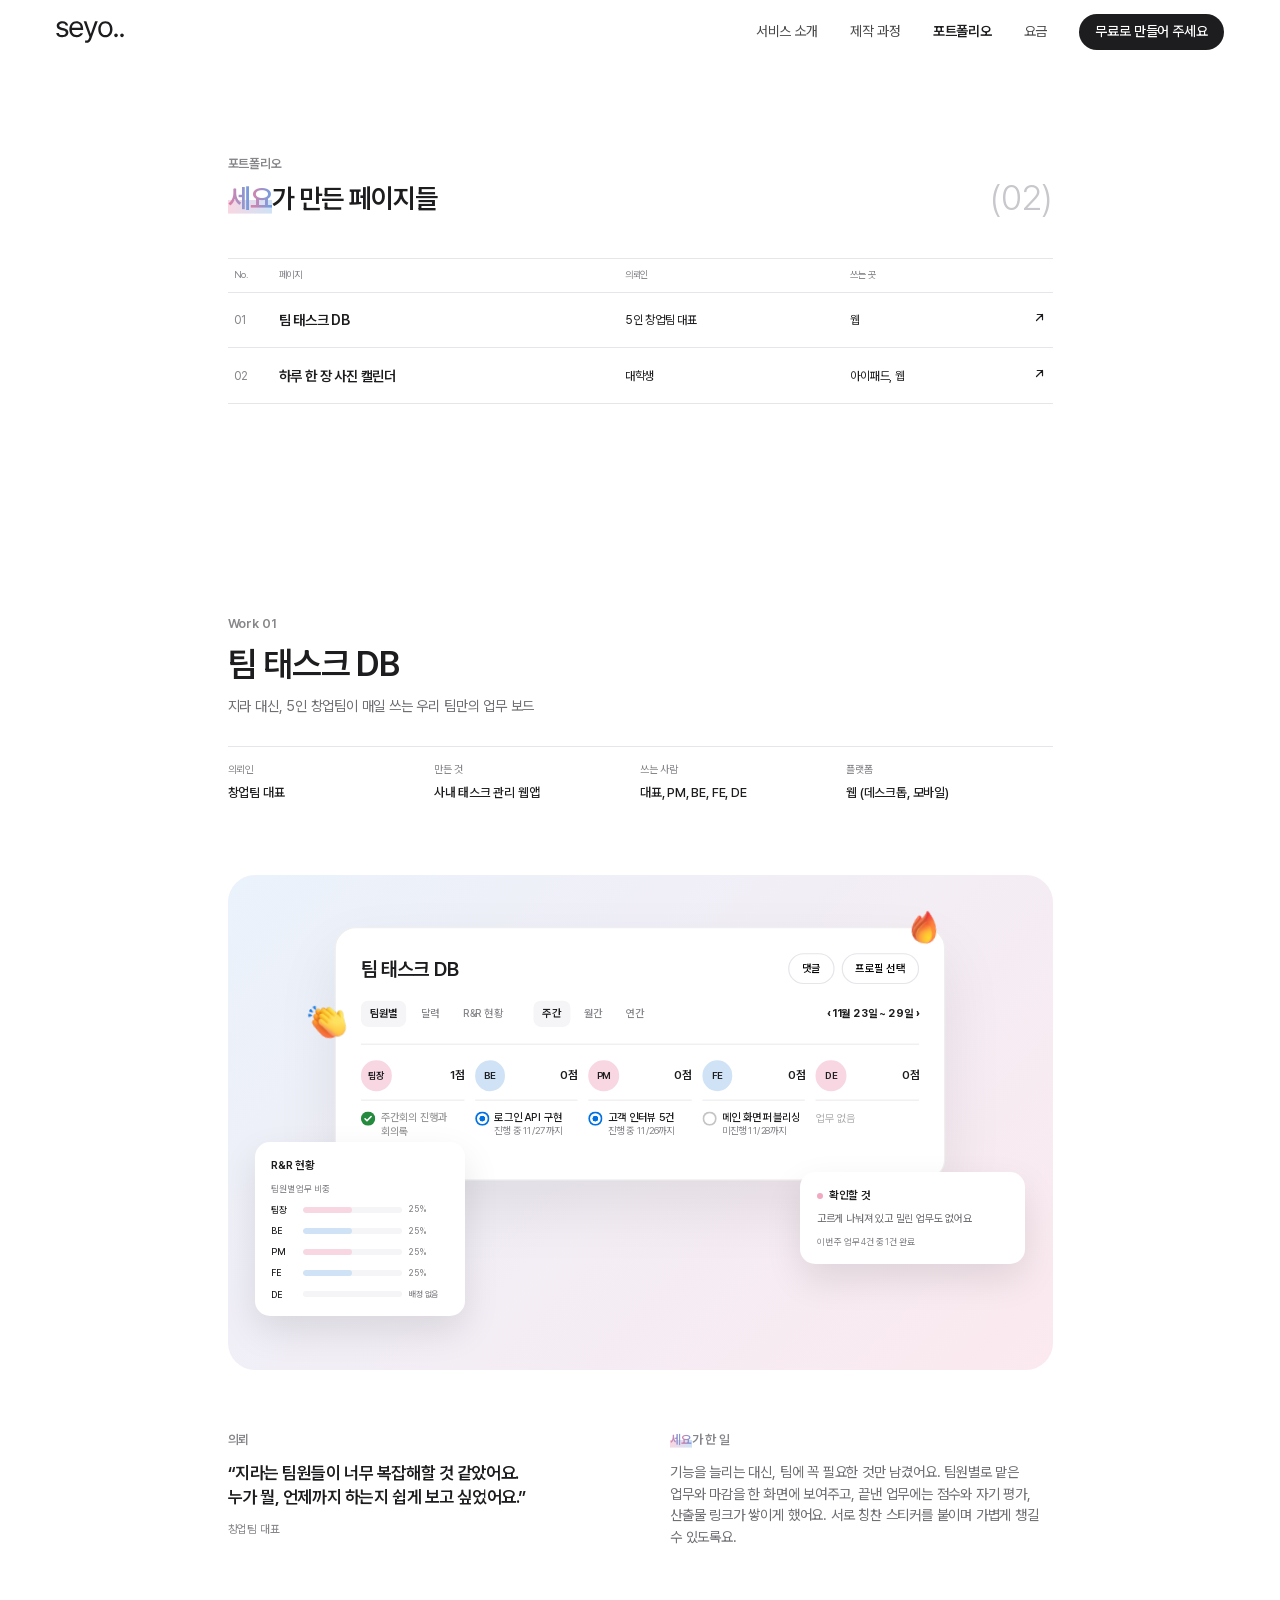
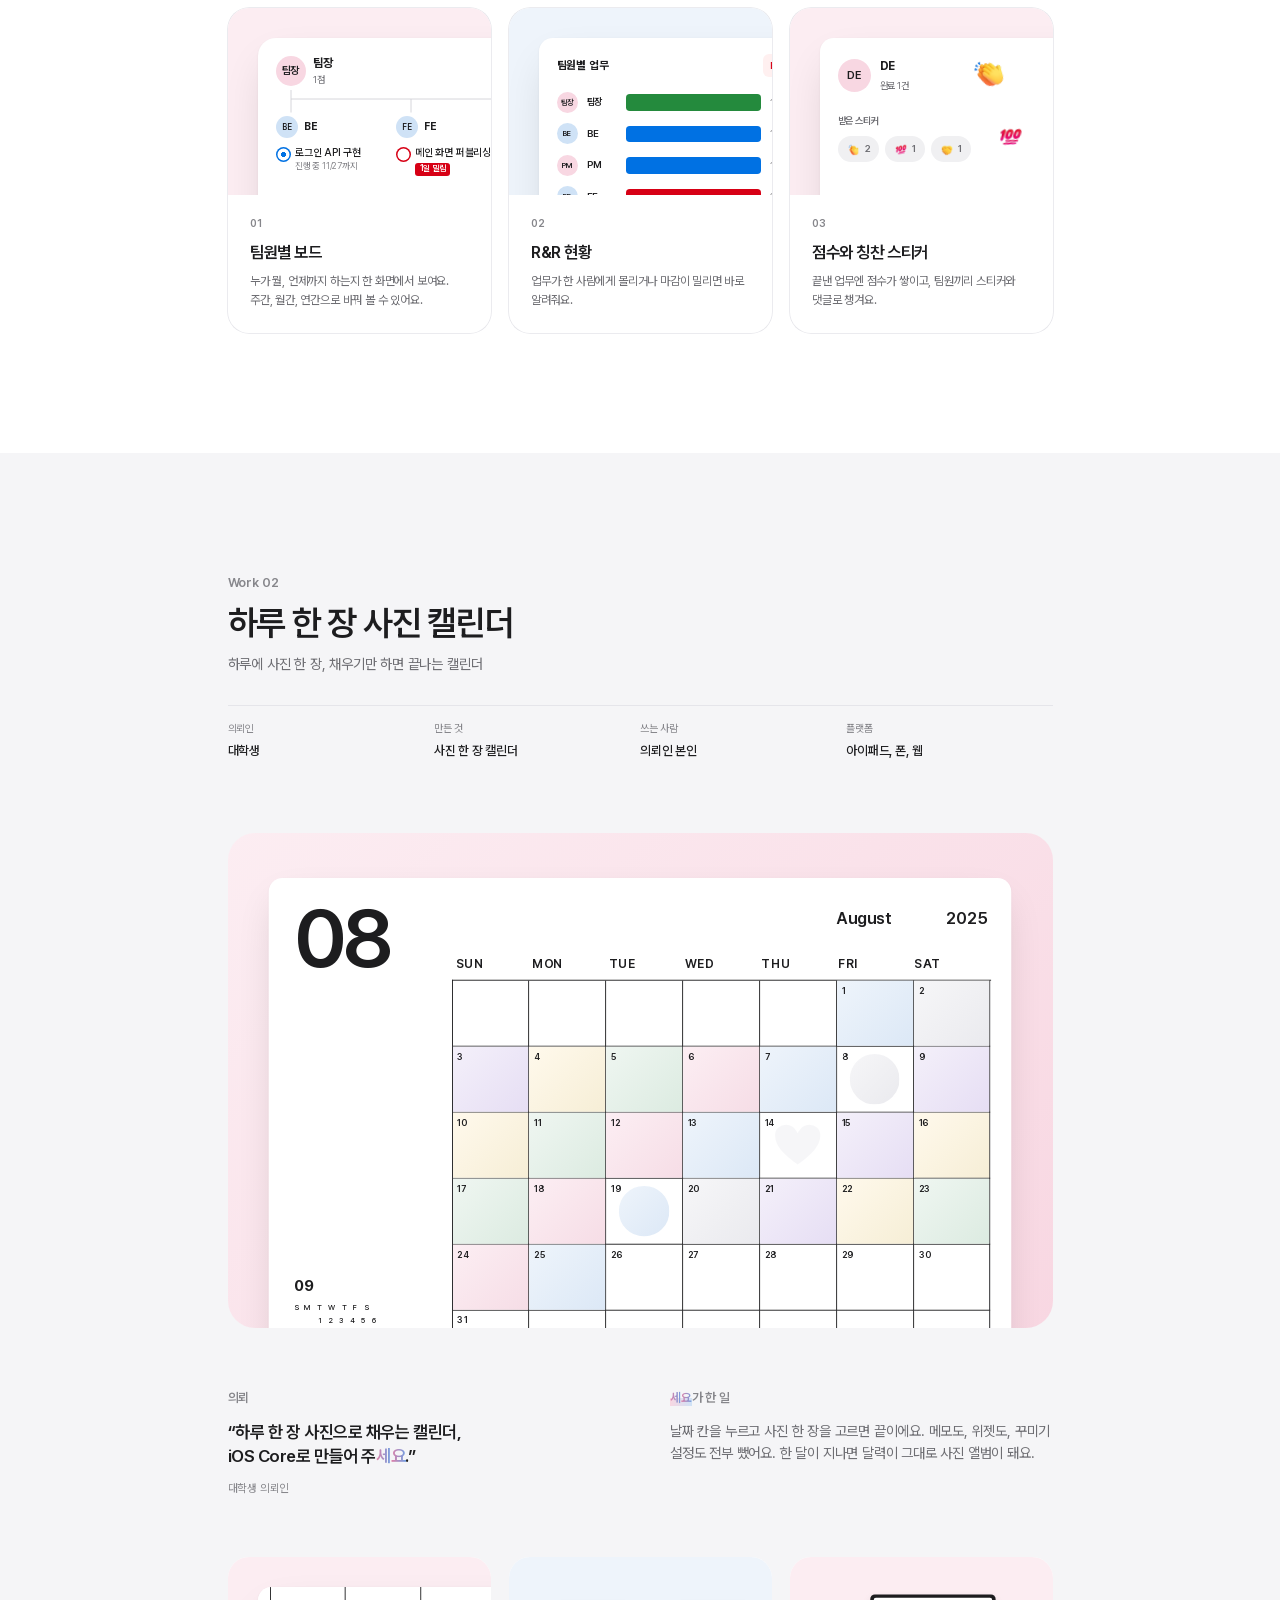
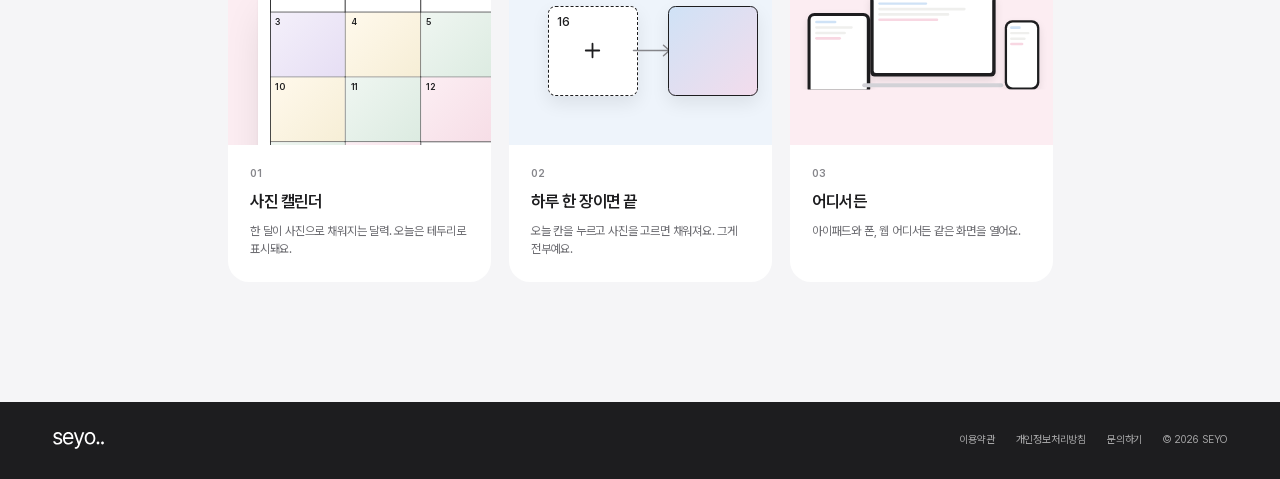
==== works.html @ f84229d4 "feat: 모든 '세요'에 글자 팝업 + 핑크↔블루 그라데이션 애니메이션 적용 - 페이지 안의 '세요'를 자동으로 감싸서 스크롤 진입 시 한 글자씩 튀어오르게 - 글자색은 핑크/블" ====
<!doctype html>
<html lang="ko">
<head>
  <meta charset="utf-8">
  <meta name="viewport" content="width=device-width, initial-scale=1">
  <title>포트폴리오 — 세요가 만든 페이지들 | seyo..</title>
  <meta name="description" content="세요가 실제로 받은 의뢰와 완성된 페이지들. 하루 한 장 사진 캘린더, 팀 태스크 DB.">
  <link rel="icon" href="assets/img/favicon.svg" type="image/svg+xml">
  <link rel="stylesheet" href="assets/css/style.css?v=7">
  <script>document.documentElement.classList.add('js')</script>
  <style>
    .fit { position: absolute; left: 50%; transform-origin: top center; }
    @media (max-width: 860px) { .stage { height: 340px; } .stage .float-card, .stage .sticker { display: none; } }
    .w2-tree svg { position: absolute; }
    .cellbox { position: absolute; width: 120px; height: 120px; border-radius: 10px; box-shadow: 0 10px 24px rgba(0,0,0,.08); }
  </style>
</head>
<body>

<header class="nav">
  <div class="nav__inner">
    <a class="nav__logo" href="index.html" aria-label="seyo.. 홈"><img src="assets/img/wordmark.svg" alt="seyo.."></a>
    <nav class="nav__links" aria-label="주요 메뉴">
      <a href="index.html#about">서비스 소개</a>
      <a href="index.html#how">제작 과정</a>
      <a href="works.html" aria-current="page">포트폴리오</a>
      <a href="index.html#pricing">요금</a>
      <a class="btn btn--sm" href="index.html#start">무료로 만들어 주세요</a>
    </nav>
  </div>
</header>

<main>
  <!-- Intro + index -->
  <section class="section" style="padding-block:120px">
    <div class="container">
      <div class="works-head">
        <div class="section-head" style="margin:0">
          <span class="eyebrow">포트폴리오</span>
          <h1 class="h2">세요가 만든 페이지들</h1>
        </div>
        <span class="works-count" aria-label="2개">(02)</span>
      </div>
      <table class="index">
        <thead><tr><th>No.</th><th>페이지</th><th>의뢰인</th><th>쓰는 곳</th><th></th></tr></thead>
        <tbody>
          <tr data-href="#work-01"><td>01</td><td><a href="#work-01">팀 태스크 DB</a></td><td>5인 창업팀 대표</td><td>웹</td><td><svg width="20" height="20" viewBox="0 0 20 20" aria-hidden="true"><path d="M6 14L14 6M7 6h7v7" fill="none" stroke="#1d1d1f" stroke-width="1.6" stroke-linecap="round" stroke-linejoin="round"/></svg></td></tr>
          <tr data-href="#work-02"><td>02</td><td><a href="#work-02">하루 한 장 사진 캘린더</a></td><td>대학생</td><td>아이패드, 웹</td><td><svg width="20" height="20" viewBox="0 0 20 20" aria-hidden="true"><path d="M6 14L14 6M7 6h7v7" fill="none" stroke="#1d1d1f" stroke-width="1.6" stroke-linecap="round" stroke-linejoin="round"/></svg></td></tr>
        </tbody>
      </table>
    </div>
  </section>

  <!-- Work 01 -->
  <section class="section" id="work-01">
    <div class="container project">
      <header class="reveal">
        <div class="project__title">
          <span class="eyebrow">Work 01</span>
          <h2 class="h1" style="font-size:clamp(30px,3.6vw,48px)">팀 태스크 DB</h2>
          <p>지라 대신, 5인 창업팀이 매일 쓰는 우리 팀만의 업무 보드</p>
        </div>
        <dl class="meta">
          <div><dt>의뢰인</dt><dd>창업팀 대표</dd></div>
          <div><dt>만든 것</dt><dd>사내 태스크 관리 웹앱</dd></div>
          <div><dt>쓰는 사람</dt><dd>대표, PM, BE, FE, DE</dd></div>
          <div><dt>플랫폼</dt><dd>웹 (데스크톱, 모바일)</dd></div>
        </dl>
      </header>

      <div class="stage stage--blue reveal">
        <div class="fit" data-fit="0.74" data-max="1.3" style="top:70px"><div data-render="board"></div></div>
        <img class="sticker" src="assets/img/clap.png" alt="" style="left:9%;top:24%;width:64px;height:64px;transform:rotate(-12deg)">
        <img class="sticker" src="assets/img/fire.png" alt="" style="left:82%;top:6%;width:56px;height:56px;transform:rotate(10deg)">
        <div class="float-card" style="left:3.3%;top:54%;width:280px">
          <h5>R&amp;R 현황</h5><small>팀원별 업무 비중</small>
          <div class="bars">
            <div class="bar-row"><span>팀장</span><i><b style="width:50%;background:var(--pink)"></b></i><em>25%</em></div>
            <div class="bar-row"><span>BE</span><i><b style="width:50%;background:var(--blue)"></b></i><em>25%</em></div>
            <div class="bar-row"><span>PM</span><i><b style="width:50%;background:var(--pink)"></b></i><em>25%</em></div>
            <div class="bar-row"><span>FE</span><i><b style="width:50%;background:var(--blue)"></b></i><em>25%</em></div>
            <div class="bar-row"><span>DE</span><i></i><em>배정 없음</em></div>
          </div>
        </div>
        <div class="float-card" style="right:3.3%;top:60%;width:300px">
          <h5><span class="dot"></span>확인할 것</h5>
          <p>고르게 나눠져 있고 밀린 업무도 없어요</p>
          <small>이번 주 업무 4건 중 1건 완료</small>
        </div>
      </div>

      <div class="brief reveal">
        <div><span class="eyebrow">의뢰</span><blockquote>“지라는 팀원들이 너무 복잡해할 것 같았어요.<br>누가 뭘, 언제까지 하는지 쉽게 보고 싶었어요.”</blockquote><cite>창업팀 대표</cite></div>
        <div><span class="eyebrow">세요가 한 일</span><p>기능을 늘리는 대신, 팀에 꼭 필요한 것만 남겼어요. 팀원별로 맡은 업무와 마감을 한 화면에 보여주고, 끝낸 업무에는 점수와 자기 평가, 산출물 링크가 쌓이게 했어요. 서로 칭찬 스티커를 붙이며 가볍게 챙길 수 있도록요.</p></div>
      </div>

      <div class="features reveal">
        <article class="feature">
          <div class="feature__visual feature__visual--pink">
            <div class="crop w2-tree tb" style="padding:0;width:420px;height:260px;border:0;box-shadow:var(--shadow-soft)">
              <div style="position:absolute;left:24px;top:22px;display:flex;gap:10px;align-items:center"><span class="av av--pink" style="width:40px;height:40px;font-size:14px">팀장</span><div><b style="font-size:16px">팀장</b><br><span style="font-size:13px;color:var(--sub)">1점</span></div></div>
              <svg width="300" height="30" viewBox="0 0 300 30" style="left:24px;top:70px" fill="none" stroke="#d2d2d7" stroke-width="1.2" aria-hidden="true"><path d="M20 0V12H300M20 12V30M180 12V30"/></svg>
              <div style="position:absolute;left:24px;top:104px;display:grid;gap:10px">
                <div style="display:flex;gap:8px;align-items:center"><span class="av av--blue" style="width:30px;height:30px">BE</span><b style="font-size:14px">BE</b></div>
                <div class="task" style="font-size:14px"><i class="mark mark--doing" style="width:20px;height:20px"></i><div>로그인 API 구현<small style="font-size:12px">진행 중  11/27까지</small></div></div>
              </div>
              <div style="position:absolute;left:184px;top:104px;display:grid;gap:10px">
                <div style="display:flex;gap:8px;align-items:center"><span class="av av--blue" style="width:30px;height:30px">FE</span><b style="font-size:14px">FE</b></div>
                <div class="task" style="font-size:14px"><i class="mark mark--late" style="width:20px;height:20px"></i><div>메인 화면 퍼블리싱<br><span class="late">1일 밀림</span></div></div>
              </div>
            </div>
          </div>
          <div class="feature__body"><span>01</span><h3>팀원별 보드</h3><p>누가 뭘, 언제까지 하는지 한 화면에서 보여요. 주간, 월간, 연간으로 바꿔 볼 수 있어요.</p></div>
        </article>
        <article class="feature">
          <div class="feature__visual feature__visual--blue">
            <div class="crop" style="padding:22px 24px">
              <div style="display:flex;justify-content:space-between;align-items:center"><b style="font-size:15px">팀원별 업무</b><span style="padding:6px 10px;border-radius:8px;background:#fff0f0;color:#d70015;font-size:12px;font-weight:600">FE 밀린 업무 1건</span></div>
              <div style="display:grid;gap:14px;margin-top:20px">
                <div style="display:grid;grid-template-columns:28px 40px 180px auto;gap:12px;align-items:center;font-size:13px;font-weight:600"><span class="av av--pink" style="width:28px;height:28px;font-size:10px">팀장</span>팀장<i style="height:22px;border-radius:5px;background:#248a3d"></i><em style="font-style:normal;font-weight:400;color:var(--sub);font-size:12px">1건</em></div>
                <div style="display:grid;grid-template-columns:28px 40px 180px auto;gap:12px;align-items:center;font-size:13px;font-weight:600"><span class="av av--blue" style="width:28px;height:28px;font-size:10px">BE</span>BE<i style="height:22px;border-radius:5px;background:#0071e3"></i><em style="font-style:normal;font-weight:400;color:var(--sub);font-size:12px">1건</em></div>
                <div style="display:grid;grid-template-columns:28px 40px 180px auto;gap:12px;align-items:center;font-size:13px;font-weight:600"><span class="av av--pink" style="width:28px;height:28px;font-size:10px">PM</span>PM<i style="height:22px;border-radius:5px;background:#0071e3"></i><em style="font-style:normal;font-weight:400;color:var(--sub);font-size:12px">1건</em></div>
                <div style="display:grid;grid-template-columns:28px 40px 180px auto;gap:12px;align-items:center;font-size:13px;font-weight:600"><span class="av av--blue" style="width:28px;height:28px;font-size:10px">FE</span>FE<i style="height:22px;border-radius:5px;background:#d70015"></i><em style="font-style:normal;font-weight:400;color:var(--sub);font-size:12px">1건</em></div>
              </div>
            </div>
          </div>
          <div class="feature__body"><span>02</span><h3>R&amp;R 현황</h3><p>업무가 한 사람에게 몰리거나 마감이 밀리면 바로 알려줘요.</p></div>
        </article>
        <article class="feature">
          <div class="feature__visual feature__visual--pink">
            <div class="crop" style="padding:24px">
              <div style="display:flex;align-items:center;gap:12px"><span class="av av--pink" style="width:44px;height:44px;font-size:15px">DE</span><div><b style="font-size:16px">DE</b><br><span style="font-size:13px;color:var(--sub)">완료 1건</span></div>
                <b style="margin-left:auto;margin-right:40px;font-size:38px;letter-spacing:-.02em;line-height:1">1<small style="font-size:16px">점</small></b></div>
              <p style="margin-top:26px;font-size:13px;font-weight:600;color:var(--sub)">받은 스티커</p>
              <div style="display:flex;gap:8px;margin-top:10px">
                <span style="display:inline-flex;align-items:center;gap:6px;padding:7px 12px;border-radius:999px;background:#f0f0f2;font-size:13px;font-weight:600;color:var(--sub)"><img src="assets/img/clap.png" alt="수고했어요" width="18" height="18">2</span>
                <span style="display:inline-flex;align-items:center;gap:6px;padding:7px 12px;border-radius:999px;background:#f0f0f2;font-size:13px;font-weight:600;color:var(--sub)"><img src="assets/img/hundred.png" alt="완벽해요" width="18" height="18">1</span>
                <span style="display:inline-flex;align-items:center;gap:6px;padding:7px 12px;border-radius:999px;background:#f0f0f2;font-size:13px;font-weight:600;color:var(--sub)"><img src="assets/img/handshake.png" alt="협업 최고" width="18" height="18">1</span>
              </div>
              <img class="sticker" src="assets/img/clap.png" alt="" style="left:200px;top:20px;width:48px;height:48px;transform:rotate(-14deg)">
              <img class="sticker" src="assets/img/hundred.png" alt="" style="left:236px;top:112px;width:36px;height:36px;transform:rotate(10deg)">
            </div>
          </div>
          <div class="feature__body"><span>03</span><h3>점수와 칭찬 스티커</h3><p>끝낸 업무엔 점수가 쌓이고, 팀원끼리 스티커와 댓글로 챙겨요.</p></div>
        </article>
      </div>
    </div>
  </section>
  <!-- Work 02 -->
  <section class="section section--gray" id="work-02">
    <div class="container project">
      <header class="reveal">
        <div class="project__title">
          <span class="eyebrow">Work 02</span>
          <h2 class="h1" style="font-size:clamp(30px,3.6vw,48px)">하루 한 장 사진 캘린더</h2>
          <p>하루에 사진 한 장, 채우기만 하면 끝나는 캘린더</p>
        </div>
        <dl class="meta">
          <div><dt>의뢰인</dt><dd>대학생</dd></div>
          <div><dt>만든 것</dt><dd>사진 한 장 캘린더</dd></div>
          <div><dt>쓰는 사람</dt><dd>의뢰인 본인</dd></div>
          <div><dt>플랫폼</dt><dd>아이패드, 폰, 웹</dd></div>
        </dl>
      </header>

      <div class="stage stage--pink reveal">
        <div class="fit" data-fit="0.9" style="top:60px"><div data-render="calendar" style="box-shadow:var(--shadow-soft);border-radius:20px"></div></div>
      </div>

      <div class="brief reveal">
        <div><span class="eyebrow">의뢰</span><blockquote>“하루 한 장 사진으로 채우는 캘린더,<br>iOS Core로 만들어 주세요.”</blockquote><cite>대학생 의뢰인</cite></div>
        <div><span class="eyebrow">세요가 한 일</span><p>날짜 칸을 누르고 사진 한 장을 고르면 끝이에요. 메모도, 위젯도, 꾸미기 설정도 전부 뺐어요. 한 달이 지나면 달력이 그대로 사진 앨범이 돼요.</p></div>
      </div>

      <div class="features reveal">
        <article class="feature">
          <div class="feature__visual feature__visual--pink">
            <div class="crop"><div style="position:absolute;left:-223px;top:-187px;transform:scale(.9);transform-origin:top left"><div data-render="calendar"></div></div></div>
          </div>
          <div class="feature__body"><span>01</span><h3>사진 캘린더</h3><p>한 달이 사진으로 채워지는 달력. 오늘은 테두리로 표시돼요.</p></div>
        </article>
        <article class="feature">
          <div class="feature__visual feature__visual--blue">
            <div class="cellbox" style="left:52px;top:65px;background:#fff;outline:2px dashed #1d1d1f;outline-offset:-2px">
              <span style="position:absolute;left:12px;top:8px;font-weight:500">16</span>
              <svg width="28" height="28" viewBox="0 0 28 28" style="position:absolute;left:46px;top:46px" aria-hidden="true"><path d="M14 5v18M5 14h18" stroke="#1d1d1f" stroke-width="2.4" stroke-linecap="round"/></svg>
            </div>
            <svg width="56" height="20" viewBox="0 0 56 20" style="position:absolute;left:164px;top:115px" aria-hidden="true"><path d="M2 10h48M42 3l8 7-8 7" fill="none" stroke="#86868b" stroke-width="2" stroke-linecap="round" stroke-linejoin="round"/></svg>
            <div class="cellbox" style="left:212px;top:65px;background:linear-gradient(135deg,#cfe2f6,#f3dcec);outline:2px solid #1d1d1f;outline-offset:-2px"></div>
          </div>
          <div class="feature__body"><span>02</span><h3>하루 한 장이면 끝</h3><p>오늘 칸을 누르고 사진을 고르면 채워져요. 그게 전부예요.</p></div>
        </article>
        <article class="feature">
          <div class="feature__visual feature__visual--pink">
            <div style="position:absolute;left:-18px;top:30px;width:1100px;transform:scale(.38);transform-origin:top left">
              <div class="devices" style="background:transparent">
                <div class="device device--ipad"><div class="device__screen"><b></b><b></b><b></b><b></b></div></div>
                <div class="device device--laptop"><div class="device__screen"><b></b><b></b><b></b><b></b></div></div>
                <div class="laptop-base"></div>
                <div class="device device--phone"><div class="device__screen"><b></b><b></b><b></b><b></b></div></div>
              </div>
            </div>
          </div>
          <div class="feature__body"><span>03</span><h3>어디서든</h3><p>아이패드와 폰, 웹 어디서든 같은 화면을 열어요.</p></div>
        </article>
      </div>
    </div>
  </section>

</main>

<footer class="footer">
  <div class="footer__inner">
    <img src="assets/img/wordmark-white.svg" alt="seyo..">
    <nav aria-label="푸터"><a href="#">이용약관</a><a href="#">개인정보처리방침</a><a href="mailto:">문의하기</a><span>© 2026 SEYO</span></nav>
  </div>
</footer>

<script src="assets/js/main.js?v=7"></script>
</body>
</html>
---- assets/css/style.css ----
/* seyo.. landing — tokens follow the Figma file "SEYO Landing — MVP" */
@font-face {
  font-family: "Pretendard Variable";
  src: url("../fonts/PretendardVariable.woff2") format("woff2-variations"), url("../fonts/PretendardVariable.woff2") format("woff2");
  font-weight: 45 920;
  font-style: normal;
  font-display: swap;
}

:root {
  --ink: #1d1d1f;
  --ink-2: #424245;
  --sub: #6e6e73;
  --mute: #86868b;
  --hint: #aeaeb2;
  --line: #e5e5ea;
  --gray: #f5f5f7;
  --white: #ffffff;
  --pink: #f8d7e2;
  --pink-soft: #fcedf2;
  --blue: #cfe2f6;
  --blue-soft: #eef4fb;
  --container: 1100px;
  --radius-lg: 32px;
  --radius-md: 20px;
  --shadow-soft: 0 1px 3px rgba(0, 0, 0, 0.06), 0 24px 60px -16px rgba(0, 0, 0, 0.16);
  --font: "Pretendard Variable", Pretendard, -apple-system, BlinkMacSystemFont, "Apple SD Gothic Neo", "Noto Sans KR", sans-serif;
}

* { box-sizing: border-box; }
html, body { margin: 0; overflow-x: clip; }
body {
  font-family: var(--font);
  color: var(--ink);
  background: var(--white);
  font-size: 17px;
  line-height: 1.52;
  letter-spacing: -0.015em;
  -webkit-font-smoothing: antialiased;
  word-break: keep-all;
}
img { display: block; max-width: 100%; }
a { color: inherit; text-decoration: none; }
h1, h2, h3, p { margin: 0; }
button { font: inherit; }
:focus-visible { outline: 2px solid var(--ink); outline-offset: 3px; border-radius: 8px; }

.container { width: min(var(--container), calc(100% - 48px)); margin-inline: auto; }
.section { padding-block: 160px; }
.section--gray { background: var(--gray); }

/* type */
.eyebrow { font-size: 17px; font-weight: 600; color: var(--mute); letter-spacing: -0.01em; }
.h1 { font-size: clamp(34px, 4.4vw, 60px); line-height: 1.16; letter-spacing: -0.035em; font-weight: 600; }
.h2 { font-size: clamp(26px, 2.8vw, 38px); line-height: 1.25; letter-spacing: -0.03em; font-weight: 600; }
.h2 .muted, .h1 .muted { color: var(--mute); }
.lead { font-size: 19px; color: var(--sub); }
.section-head { display: grid; gap: 12px; margin-bottom: 64px; }

/* buttons */
.btn { display: inline-flex; align-items: center; gap: 8px; height: 50px; padding: 0 26px; border-radius: 999px; background: var(--ink); color: var(--white); font-size: 16px; font-weight: 500; letter-spacing: -0.01em; border: 0; cursor: pointer; transition: transform .2s ease, opacity .2s ease; white-space: nowrap; }
.btn:hover { opacity: .88; }
.btn:active { transform: scale(.98); }
.btn--sm { height: 36px; padding: 0 16px; font-size: 14px; }
.btn--ghost { background: transparent; color: var(--ink); box-shadow: inset 0 0 0 1.5px var(--ink); }
.btn--light { background: var(--white); color: var(--ink); }
.btn svg { width: 14px; height: 14px; }

/* nav */
.nav { position: sticky; top: 0; z-index: 50; background: rgba(255, 255, 255, .82); backdrop-filter: saturate(180%) blur(18px); -webkit-backdrop-filter: saturate(180%) blur(18px); }
.nav__inner { display: flex; align-items: center; justify-content: space-between; height: 64px; padding-inline: clamp(20px, 4.4vw, 64px); }
.nav__logo img { height: 22px; width: auto; }
.nav__links { display: flex; align-items: center; gap: 32px; font-size: 14px; color: rgba(29, 29, 31, .8); }
.nav__links a:hover { color: var(--ink); }
.nav__links a[aria-current="page"] { color: var(--ink); font-weight: 600; }

/* star */
.star { display: block; width: 100%; height: 100%; }
.star path { fill: var(--blue); stroke: var(--ink); stroke-linejoin: round; }

/* ───────── hero ───────── */
.hero { padding-bottom: 72px; }
.cover { position: relative; margin: 8px 24px 0; height: 360px; border-radius: 44px; background: linear-gradient(90deg, #e3eefa, #fbe6ee); }
.cover__clip { position: absolute; inset: 0; border-radius: inherit; overflow: hidden; }
.cover__tail { position: absolute; bottom: -69px; left: calc(50% - 300px); width: 96px; height: 70px; }
.bubble { position: absolute; padding: 14px 24px; background: var(--white); border-radius: 999px; font-size: 17px; font-weight: 500; white-space: nowrap; box-shadow: 0 0 0 1px var(--line), 0 6px 16px rgba(0, 0, 0, .06); transform: rotate(var(--r, 0deg)); }
.hero__col { position: relative; }
.hero__icon { width: 140px; height: 140px; margin-top: -72px; margin-left: -10px; position: relative; }
.hero__col .h1 { margin-top: 0; }
.hero__col .lead { margin-top: 18px; font-size: 19px; }
.callout { display: flex; align-items: center; gap: 14px; margin-top: 40px; padding: 20px 24px; border-radius: 14px; background: var(--gray); }
.callout p { flex: 1; font-size: 17px; font-weight: 500; }
.callout .star { width: 24px; height: 24px; flex: none; }

/* ───────── orbit ───────── */
.orbit { background: linear-gradient(180deg, #fff 0%, var(--gray) 35%); padding-top: 64px; }
.orbit__stage { position: relative; height: 560px; }
.sphere { position: absolute; left: 50%; top: 50%; width: 300px; height: 300px; margin: -150px 0 0 -150px; border-radius: 50%; background: var(--white); box-shadow: 0 20px 50px rgba(0, 0, 0, .06); display: grid; place-items: center; }
.sphere .star path { stroke: none; }
.sphere__text { position: relative; display: grid; justify-items: center; gap: 4px; }
.sphere__text img { height: 54px; width: auto; }
.sphere__text span { font-size: 15px; color: var(--sub); font-weight: 500; }
.pill { position: absolute; display: inline-flex; align-items: center; border-radius: 999px; white-space: nowrap; }
.pill--on { padding: 16px 26px; background: var(--white); font-size: 20px; font-weight: 600; box-shadow: 0 10px 28px rgba(0, 0, 0, .08); }
.pill--on::after { content: ""; position: absolute; top: -8px; right: -8px; width: 24px; height: 24px; border-radius: 50%; background: var(--pink) url("data:image/svg+xml,%3Csvg xmlns='http://www.w3.org/2000/svg' viewBox='0 0 24 24'%3E%3Cpath d='M7 12.3l3.2 3.2L17 8.6' fill='none' stroke='%231d1d1f' stroke-width='2.2' stroke-linecap='round' stroke-linejoin='round'/%3E%3C/svg%3E") center/100% no-repeat; }
.pill--off { padding: 12px 20px; background: #ebebef; color: var(--hint); font-size: 16px; font-weight: 500; }

/* ───────── how ───────── */
.window { width: min(812px, 100%); margin-inline: auto; border-radius: 20px; background: var(--white); overflow: hidden; box-shadow: var(--shadow-soft); }
.window__bar { display: flex; align-items: center; gap: 8px; padding: 16px 22px; background: var(--gray); font-size: 15px; color: var(--mute); }
.window__bar i { width: 13px; height: 13px; border-radius: 50%; background: #d4d4d4; }
.window__bar span { margin-left: 10px; }
.chat { display: grid; gap: 18px; padding: 30px; }
.msg { max-width: 560px; padding: 18px 24px; border-radius: 24px; font-size: 18px; line-height: 1.6; }
.msg--me { justify-self: end; background: var(--ink); color: var(--white); border-bottom-right-radius: 6px; }
.msg--seyo { justify-self: start; background: var(--gray); border-bottom-left-radius: 6px; }
.chips { display: flex; flex-wrap: wrap; gap: 8px; margin-top: 14px; }
.chip { padding: 7px 14px; border-radius: 999px; font-size: 15px; font-weight: 500; background: var(--white); }
.chip--pink { background: var(--pink); }
.chip--blue { background: var(--blue); }

/* ───────── anywhere ───────── */
.devices { position: relative; height: 384px; border-radius: var(--radius-lg); background: var(--white); overflow: hidden; }
.device { position: absolute; background: var(--ink); box-shadow: 0 14px 30px rgba(0, 0, 0, .1); }
.device__screen { position: absolute; background: var(--white); padding: 16px; display: grid; align-content: start; gap: 10px; }
.device__screen b { display: block; height: 9px; border-radius: 5px; background: #efefed; }
.device__screen b:nth-child(1) { width: 45%; background: var(--blue); }
.device__screen b:nth-child(4) { width: 55%; background: var(--pink); }
.device__screen b:nth-child(2) { width: 80%; }
.device__screen b:nth-child(3) { width: 65%; }
.device--laptop { left: 30%; top: 50px; width: 40%; height: 288px; border-radius: 16px; }
.device--laptop .device__screen { inset: 12px; border-radius: 8px; }
.device--laptop + .laptop-base { position: absolute; left: 27.5%; top: 362px; width: 45%; height: 14px; border-radius: 8px; background: #d2d2d7; }
.device--ipad { left: 10%; top: 116px; width: 20%; height: 288px; border-radius: 24px; }
.device--ipad .device__screen { inset: 11px; border-radius: 14px; }
.device--phone { left: 73%; top: 141px; width: 11%; height: 244px; border-radius: 26px; }
.device--phone .device__screen { inset: 8px; border-radius: 20px; padding: 14px 10px; }
.tags { display: flex; justify-content: center; flex-wrap: wrap; gap: 8px; margin-top: 56px; }
.tag { padding: 6px 14px; border-radius: 999px; font-size: 15px; font-weight: 500; }
.tag--pink { background: var(--pink); }
.tag--blue { background: var(--blue); }

/* ───────── works teaser ───────── */
.teaser { display: flex; flex-wrap: wrap; align-items: center; justify-content: space-between; gap: 56px 48px; }
.teaser__text { flex: 1 1 380px; }
.teaser__text { display: grid; gap: 14px; }
.teaser__text .btn { justify-self: start; margin-top: 18px; }
.teaser__thumbs { position: relative; width: 520px; height: 320px; flex: none; }
.thumb { position: absolute; width: 300px; height: 234px; border-radius: 24px; overflow: hidden; box-shadow: 0 16px 36px rgba(0, 0, 0, .08); }
.thumb--1 { left: 0; top: 40px; transform: rotate(4deg); background: linear-gradient(135deg, var(--pink-soft), var(--pink)); }
.thumb--2 { left: 220px; top: 10px; transform: rotate(-5deg); background: linear-gradient(135deg, var(--blue-soft), var(--blue)); }
.thumb__inner { position: absolute; left: 20px; top: 24px; transform-origin: top left; }

/* ───────── pricing ───────── */
.plans { display: grid; grid-template-columns: repeat(2, minmax(0, 1fr)); gap: 24px; max-width: 984px; margin-inline: auto; }
.plan { display: flex; flex-direction: column; gap: 24px; padding: 48px 44px; border-radius: var(--radius-lg); background: var(--white); }
.plan--team { background: var(--ink); color: var(--white); }
.plan__top { display: flex; align-items: center; justify-content: space-between; font-size: 20px; font-weight: 600; }
.plan__badge { padding: 6px 12px; border-radius: 999px; background: var(--pink); color: var(--ink); font-size: 13px; font-weight: 600; }
.plan__price { font-size: 40px; font-weight: 600; letter-spacing: -0.03em; line-height: 1; }
.plan__price small { font-size: 18px; font-weight: 500; color: var(--sub); margin-left: 6px; letter-spacing: -0.01em; }
.plan__desc { font-size: 16px; color: var(--sub); }
.plan--team .plan__desc { color: rgba(255, 255, 255, .85); }
.plan hr { width: 100%; border: 0; border-top: 1px solid var(--line); margin: 0; }
.plan--team hr { border-color: rgba(255, 255, 255, .25); }
.plan ul { list-style: none; padding: 0; margin: 0; display: grid; gap: 14px; flex: 1; }
.plan li { display: flex; align-items: center; gap: 12px; font-size: 16px; }
.plan li::before { content: ""; flex: none; width: 22px; height: 22px; border-radius: 50%; background: var(--blue) url("data:image/svg+xml,%3Csvg xmlns='http://www.w3.org/2000/svg' viewBox='0 0 22 22'%3E%3Cpath d='M6.8 11.2l2.9 2.9 5.6-5.8' fill='none' stroke='%231d1d1f' stroke-width='2' stroke-linecap='round' stroke-linejoin='round'/%3E%3C/svg%3E") center/100% no-repeat; }
.plan--team li::before { background-color: var(--white); }
.plan .btn { width: 100%; justify-content: center; }
.note { margin-top: 32px; text-align: center; font-size: 14px; color: var(--mute); }

/* ───────── ending ───────── */
.ending { text-align: center; padding-block: 140px 150px; background: var(--gray); }
.ending__label { font-size: 22px; font-weight: 600; }
.lockup { position: relative; width: min(640px, 100%); aspect-ratio: 640 / 300; margin: 20px auto 32px; display: grid; place-items: center; }
.lockup .star path { stroke: none; }
.lockup img { position: relative; width: 78%; height: auto; }

/* ───────── footer ───────── */
.footer { background: var(--ink); color: rgba(255, 255, 255, .6); }
.footer__inner { display: flex; align-items: center; justify-content: space-between; gap: 24px; padding: 40px clamp(20px, 5.5vw, 80px); font-size: 14px; }
.footer img { height: 22px; width: auto; }
.footer nav { display: flex; gap: 28px; flex-wrap: wrap; }
.footer a:hover { color: var(--white); }

/* ───────── works page ───────── */
.works-head { display: flex; align-items: flex-end; justify-content: space-between; margin-bottom: 56px; }
.works-count { font-size: 48px; font-weight: 300; color: #c7c7cc; line-height: 1; letter-spacing: -0.02em; }
.index { width: 100%; border-collapse: collapse; }
.index th { padding: 12px 8px; text-align: left; font-size: 13px; font-weight: 400; color: var(--mute); border-top: 1px solid var(--line); }
.index td { padding: 22px 8px; border-top: 1px solid var(--line); font-size: 16px; }
.index tr:last-child td { border-bottom: 1px solid var(--line); }
.index td:first-child { color: var(--mute); width: 60px; }
.index td:nth-child(2) { font-size: 19px; font-weight: 600; }
.index td:last-child { text-align: right; width: 40px; }
.index tr[data-href] { cursor: pointer; transition: background .2s; }
.index tr[data-href]:hover { background: var(--gray); }

.project { display: grid; gap: 80px; }
.project__title { display: grid; gap: 14px; }
.project__title p { font-size: 19px; color: var(--sub); }
.meta { display: grid; grid-template-columns: repeat(4, minmax(0, 1fr)); margin-top: 40px; }
.meta div { display: grid; gap: 6px; padding-top: 20px; border-top: 1px solid var(--line); }
.meta dt { font-size: 14px; color: var(--mute); }
.meta dd { margin: 0; font-size: 17px; font-weight: 500; }
.stage { position: relative; height: 660px; border-radius: 36px; overflow: hidden; }
.stage--pink { background: linear-gradient(135deg, var(--pink-soft), var(--pink)); }
.stage--blue { background: linear-gradient(135deg, #eaf2fb, #fbe9ef); }
.brief { display: grid; grid-template-columns: repeat(2, minmax(0, 1fr)); gap: 80px; }
.brief > div { display: grid; gap: 16px; align-content: start; }
.brief blockquote { margin: 0; font-size: 23px; font-weight: 600; line-height: 1.4; letter-spacing: -0.025em; }
.brief cite { font-style: normal; font-size: 15px; color: var(--mute); }
.brief p { font-size: 19px; color: var(--sub); }
.features { display: grid; grid-template-columns: repeat(3, minmax(0, 1fr)); gap: 24px; }
.feature { border-radius: 28px; background: var(--white); overflow: hidden; }
.section--gray .feature { background: var(--white); }
.section:not(.section--gray) .feature { box-shadow: 0 0 0 1px var(--line); }
.feature__visual { position: relative; height: 250px; overflow: hidden; }
.feature__visual--pink { background: var(--pink-soft); }
.feature__visual--blue { background: var(--blue-soft); }
.feature__body { display: grid; gap: 10px; padding: 28px 30px 32px; }
.feature__body span { font-size: 14px; font-weight: 600; color: var(--mute); }
.feature__body h3 { font-size: 22px; font-weight: 600; letter-spacing: -0.025em; }
.feature__body p { font-size: 16px; color: var(--sub); }
.crop { position: absolute; left: 40px; top: 40px; width: 420px; height: 260px; border-radius: 18px; background: var(--white); overflow: hidden; box-shadow: var(--shadow-soft); }

/* ───────── photo calendar (ref 13) ───────── */
.pcal { --c: var(--ink); position: relative; display: grid; grid-template-columns: 186px 1fr; gap: 0 44px; width: 1080px; padding: 26px 30px 30px 36px; border-radius: 20px; background: var(--white); color: var(--c); font-weight: 600; }
.pcal__side { display: flex; flex-direction: column; justify-content: space-between; }
.pcal__month { font-size: 120px; line-height: 1; letter-spacing: -0.04em; }
.pcal__mini { font-size: 11px; font-weight: 500; letter-spacing: .3em; line-height: 1.65; white-space: pre; }
.pcal__mini strong { display: block; font-size: 22px; letter-spacing: 0; margin-bottom: 6px; }
.pcal__head { display: flex; justify-content: flex-end; gap: 80px; font-size: 24px; padding: 14px 6px 34px; }
.pcal__dow { display: grid; grid-template-columns: repeat(7, 1fr); font-size: 18px; letter-spacing: .04em; padding: 0 0 10px 6px; }
.pcal__grid { display: grid; grid-template-columns: repeat(7, 1fr); border-left: 1px solid var(--c); border-top: 1px solid var(--c); }
.pcal__cell { position: relative; height: 96px; border-right: 1px solid var(--c); border-bottom: 1px solid var(--c); display: grid; place-items: center; }
.pcal__cell > span { position: absolute; left: 7px; top: 6px; font-size: 13px; z-index: 2; }
.pcal__photo { position: absolute; inset: 0; }
.pcal__photo--circle { inset: auto; width: 78px; height: 78px; border-radius: 50%; border: 3px solid #fff; }
.pcal__photo--heart { inset: auto; width: 80px; height: 72px; background: none !important; }
.pcal__today { outline: 3px solid var(--c); outline-offset: -4px; }

/* ───────── task board (IDly tokens) ───────── */
.tb { --blue-ui: #0071e3; --green-ui: #248a3d; --red-ui: #d70015; --tree: #d2d2d7; --fill: #f0f0f2; width: 684px; padding: 28px; border-radius: 24px; background: var(--white); border: 1px solid #efefef; box-shadow: 0 30px 70px rgba(0, 0, 0, .08); font-size: 13px; }
.tb__top { display: flex; justify-content: space-between; align-items: center; }
.tb__top h4 { margin: 0; font-size: 22px; font-weight: 600; letter-spacing: -0.03em; }
.tb__top div { display: flex; gap: 8px; }
.tb__top button { padding: 7px 14px; border-radius: 999px; border: 1px solid var(--line); background: none; font-size: 12px; font-weight: 500; }
.tb__tabs { display: flex; justify-content: space-between; align-items: center; margin: 18px 0; padding-bottom: 18px; border-bottom: 1px solid #ededed; font-size: 12px; }
.tb__seg { display: flex; gap: 6px; }
.tb__seg span { padding: 6px 10px; border-radius: 8px; color: var(--mute); font-weight: 500; }
.tb__seg span.on { background: var(--gray); color: var(--ink); font-weight: 600; }
.tb__seg span.gap { padding: 0 6px; }
.tb__cols { display: grid; grid-template-columns: repeat(5, minmax(0, 1fr)); gap: 12px; }
.tb__col { display: grid; gap: 10px; align-content: start; }
.tb__who { display: flex; align-items: center; justify-content: space-between; padding-bottom: 10px; border-bottom: 1px solid #ededed; font-weight: 600; }
.av { display: inline-grid; place-items: center; width: 34px; height: 34px; border-radius: 50%; font-size: 11px; font-weight: 600; flex: none; }
.av--pink { background: var(--pink); }
.av--blue { background: var(--blue); }
.task { display: flex; gap: 6px; align-items: flex-start; font-size: 12px; font-weight: 500; line-height: 1.4; }
.task small { display: block; font-size: 11px; font-weight: 400; color: var(--mute); }
.task--done { color: #9a9a9a; }
.mark { flex: none; width: 16px; height: 16px; border-radius: 50%; margin-top: 1px; }
.mark--done { background: var(--green-ui) url("data:image/svg+xml,%3Csvg xmlns='http://www.w3.org/2000/svg' viewBox='0 0 16 16'%3E%3Cpath d='M4.6 8.2l2.2 2.2 4.6-4.7' fill='none' stroke='%23fff' stroke-width='1.8' stroke-linecap='round' stroke-linejoin='round'/%3E%3C/svg%3E") center/100%; }
.mark--doing { box-shadow: inset 0 0 0 2px var(--blue-ui); background: radial-gradient(circle, var(--blue-ui) 3px, transparent 3.5px); }
.mark--todo { box-shadow: inset 0 0 0 2px #c4c4c4; }
.mark--late { box-shadow: inset 0 0 0 2px var(--red-ui); }
.late { display: inline-block; margin-top: 3px; padding: 1px 6px; border-radius: 4px; background: var(--red-ui); color: #fff; font-size: 11px; font-weight: 600; }
.empty { color: #b0b0b0; font-size: 12px; }

.float-card { position: absolute; padding: 20px 22px; border-radius: 20px; background: var(--white); box-shadow: 0 20px 48px rgba(0, 0, 0, .1); display: grid; gap: 10px; }
.float-card h5 { margin: 0; font-size: 15px; font-weight: 600; }
.float-card p { font-size: 14px; color: var(--sub); }
.float-card small { font-size: 12px; color: var(--mute); }
.bars { display: grid; gap: 10px; }
.bar-row { display: grid; grid-template-columns: 32px 1fr 52px; align-items: center; gap: 10px; font-size: 12px; font-weight: 500; }
.bar-row i { height: 8px; border-radius: 4px; background: var(--gray); position: relative; overflow: hidden; }
.bar-row i b { position: absolute; inset: 0 auto 0 0; border-radius: 4px; }
.bar-row em { font-style: normal; font-size: 11px; color: var(--mute); }
.dot { display: inline-block; width: 8px; height: 8px; border-radius: 50%; background: #f2a9c0; margin-right: 8px; }
.sticker { position: absolute; width: 52px; height: 52px; filter: drop-shadow(0 1px 1px rgba(0, 0, 0, .18)); }

/* ───────── motion ───────── */
@media (prefers-reduced-motion: no-preference) {
  .js .reveal { opacity: 0; transform: translateY(16px); transition: opacity .7s cubic-bezier(.22, 1, .36, 1), transform .7s cubic-bezier(.22, 1, .36, 1); }
  .js .reveal.is-in { opacity: 1; transform: none; }
}

/* "세요": letters pop in one by one and shimmer pink↔blue; headings also get a marker sweep */
.seyo { display: inline-block; white-space: nowrap; }
.seyo i {
  display: inline-block; font-style: normal;
  background: linear-gradient(90deg, #e27fa6, #6f9fe2, #e27fa6) 0 0 / 200% 100%;
  -webkit-background-clip: text; background-clip: text; color: transparent;
}
.btn .seyo i, .msg--me .seyo i, .plan--team .seyo i { background-image: linear-gradient(90deg, #ffd3e3, #cfe2ff, #ffd3e3); }
.btn--ghost .seyo i, .btn--light .seyo i { background-image: linear-gradient(90deg, #e27fa6, #6f9fe2, #e27fa6); }
.h1 .seyo, .h2 .seyo, .eyebrow .seyo { border-radius: .12em; background: linear-gradient(90deg, var(--pink), var(--blue)) no-repeat 0 88% / 100% 40%; }
@media (prefers-reduced-motion: no-preference) {
  .js .seyo i { opacity: 0; transform: translateY(.55em) scale(.7) rotate(-8deg); }
  .js .seyo.is-on i { animation: seyo-pop .75s cubic-bezier(.34, 1.56, .64, 1) calc(var(--i) * 110ms) both, seyo-shimmer 4s ease-in-out calc(.8s + var(--i) * 110ms) infinite alternate; }
  .js .h1 .seyo, .js .h2 .seyo, .js .eyebrow .seyo { background-size: 0% 40%; transition: background-size .9s cubic-bezier(.22, 1, .36, 1) .2s; }
  .js .h1 .seyo.is-on, .js .h2 .seyo.is-on, .js .eyebrow .seyo.is-on { background-size: 100% 40%; }
}
@keyframes seyo-pop {
  0% { opacity: 0; transform: translateY(.55em) scale(.7) rotate(-8deg); }
  60% { opacity: 1; transform: translateY(-.14em) scale(1.08) rotate(3deg); }
  100% { opacity: 1; transform: none; }
}
@keyframes seyo-shimmer { from { background-position: 0 0; } to { background-position: 100% 0; } }

/* ───────── responsive ───────── */
@media (max-width: 1100px) {
  .bubble:nth-child(n+5) { display: none; }
}
@media (max-width: 860px) {
  .section { padding-block: 104px; }
  .nav__links a:not(.btn) { display: none; }
  .cover { height: 280px; margin-inline: 12px; border-radius: 32px; }
  .cover__tail { left: 120px; }
  .bubble { font-size: 14px; padding: 10px 16px; }
  .hero__icon { width: 104px; height: 104px; margin-top: -54px; }
  .callout { flex-direction: column; align-items: flex-start; }
  .orbit__stage { height: auto; display: flex; flex-wrap: wrap; justify-content: center; gap: 12px; padding-top: 340px; }
  .orbit__stage .pill { position: relative; left: auto !important; top: auto !important; right: auto !important; }
  .orbit__stage .sphere { top: 150px; margin-top: -150px; }
  .plans, .brief, .features { grid-template-columns: 1fr; }
  .brief { gap: 40px; }
  .meta { grid-template-columns: repeat(2, minmax(0, 1fr)); gap: 0 16px; }
  .devices { height: 260px; }
  .device--laptop { top: 30px; height: 190px; }
  .device--laptop + .laptop-base { top: 228px; }
  .device--ipad { top: 70px; height: 180px; }
  .device--phone { top: 90px; height: 150px; }
  .teaser__thumbs { width: 100%; max-width: 520px; transform: scale(.82); transform-origin: left top; }
  .stage { height: 520px; }
  .works-count { font-size: 44px; }
  .index th:nth-child(4), .index td:nth-child(4) { display: none; }
  .footer__inner { flex-direction: column; align-items: flex-start; }
}

/* body content at 75% on desktop; the top nav keeps its size */
@media (min-width: 861px) {
  main, .footer { zoom: 0.75; }
}
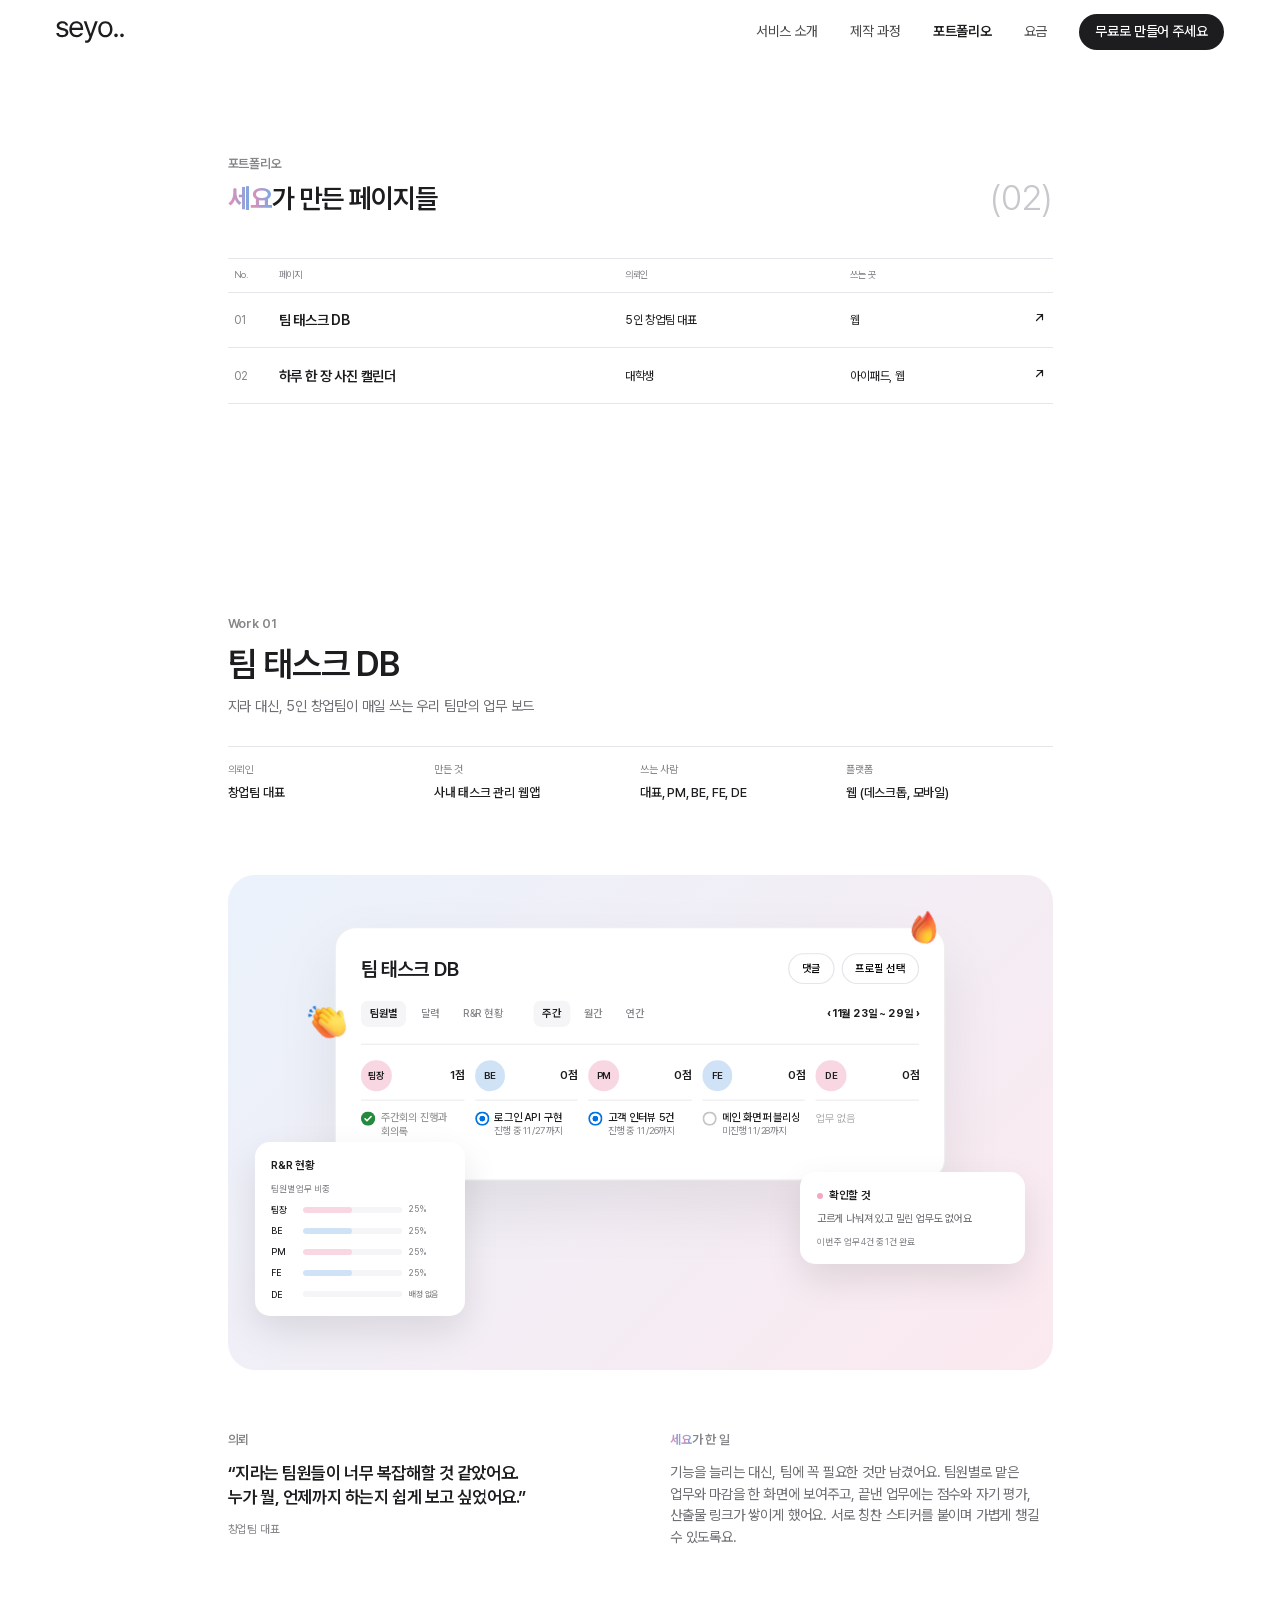
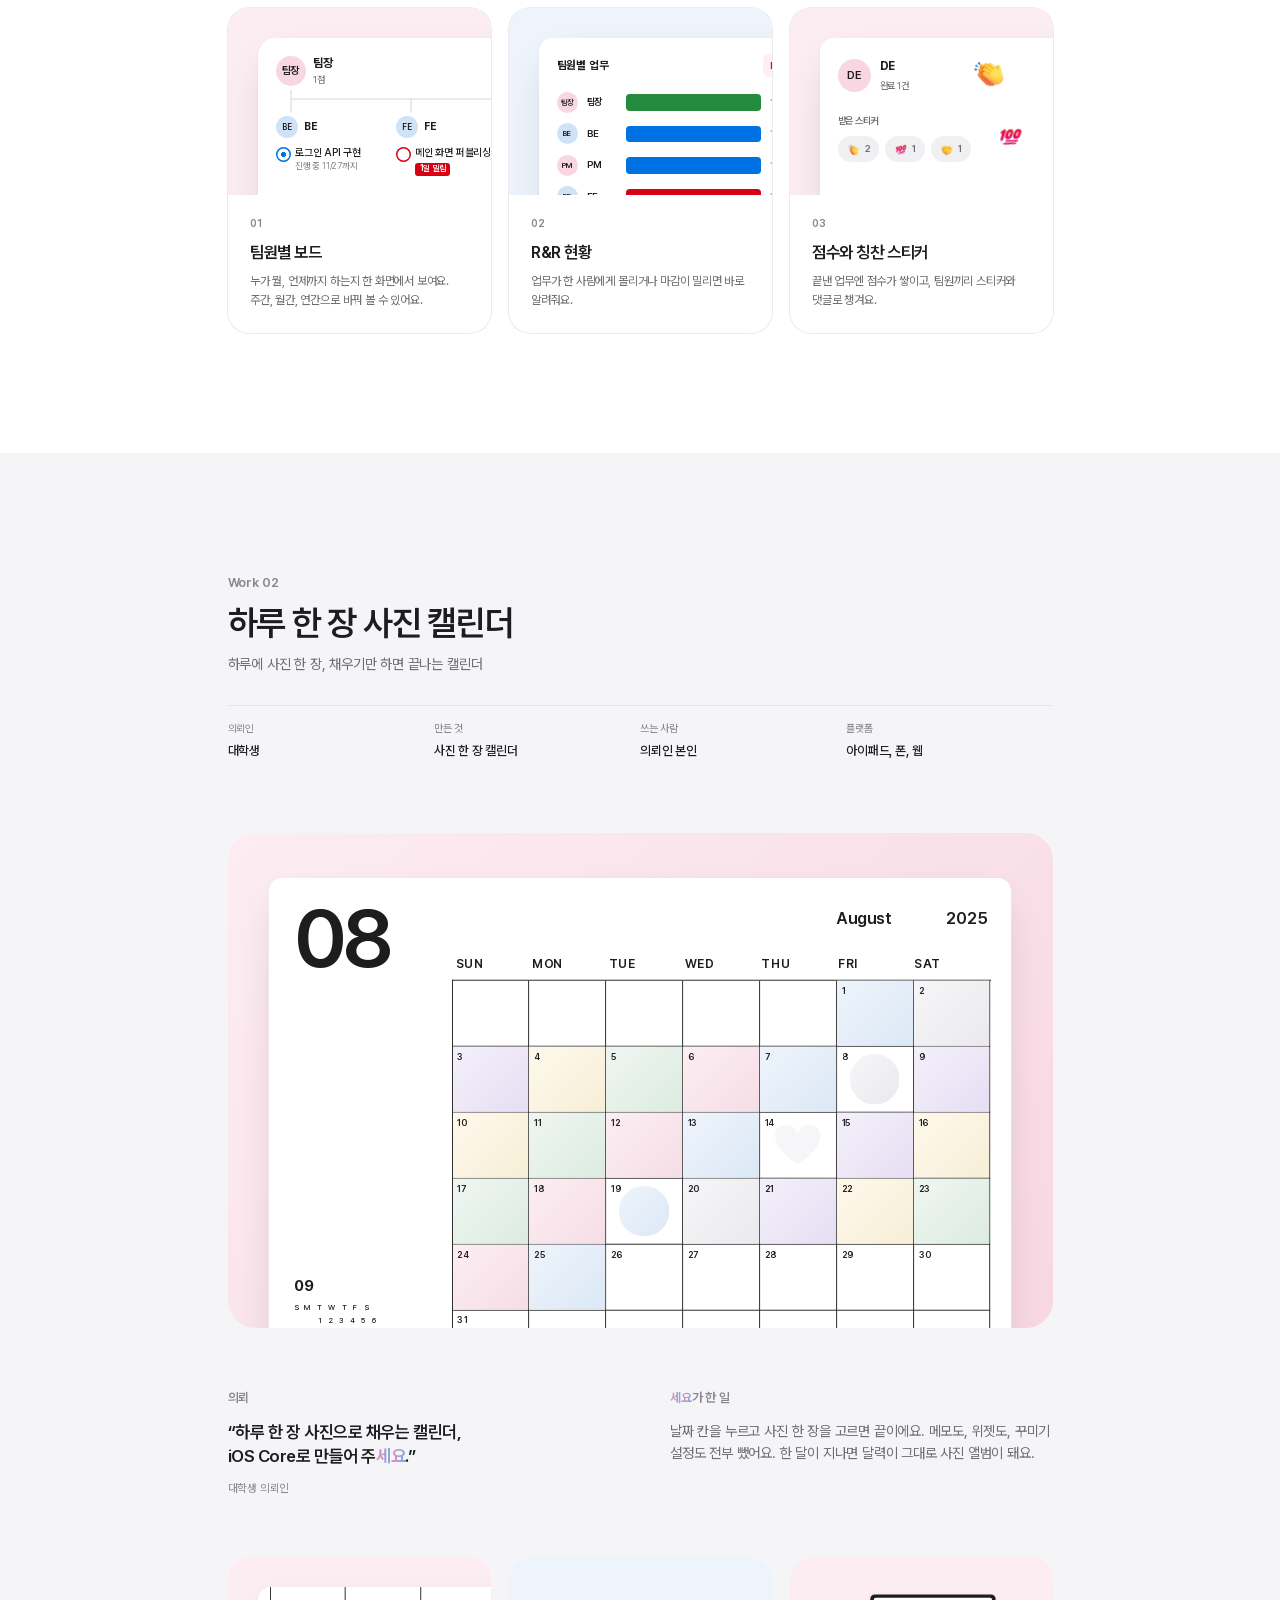
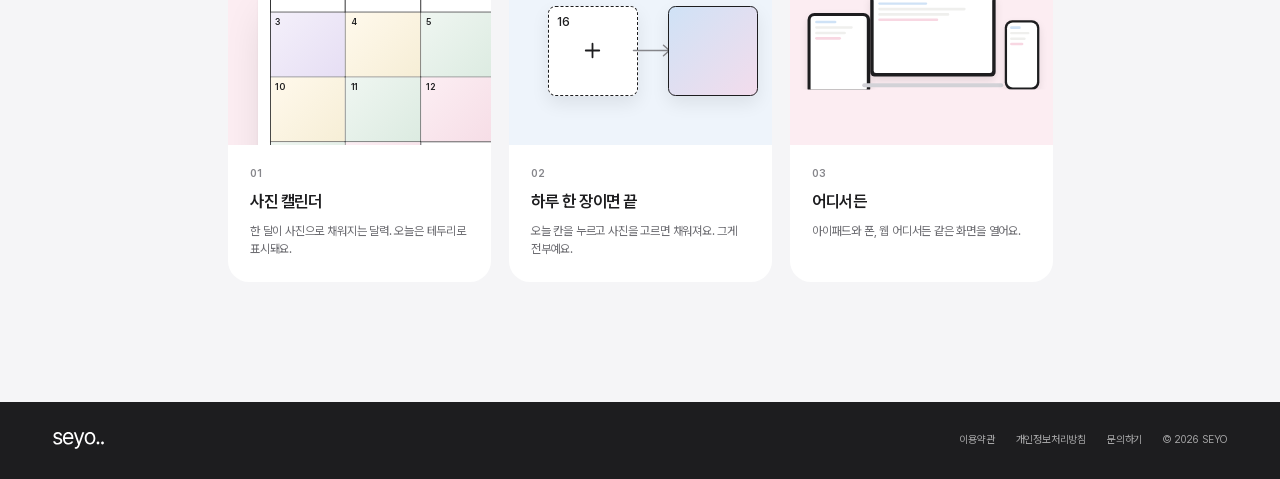
==== commit 83cd3072: "style: '세요' 스타일 통일(형광펜 제거) 및 그라데이션 글자 굵기 보정 Co-Authored-By: Claude Opus 5.5 <noreply@anthropic.com>" ====
--- a/works.html
+++ b/works.html
@@ -6,7 +6,7 @@
   <title>포트폴리오 — 세요가 만든 페이지들 | seyo..</title>
   <meta name="description" content="세요가 실제로 받은 의뢰와 완성된 페이지들. 하루 한 장 사진 캘린더, 팀 태스크 DB.">
   <link rel="icon" href="assets/img/favicon.svg" type="image/svg+xml">
-  <link rel="stylesheet" href="assets/css/style.css?v=7">
+  <link rel="stylesheet" href="assets/css/style.css?v=8">
   <script>document.documentElement.classList.add('js')</script>
   <style>
     .fit { position: absolute; left: 50%; transform-origin: top center; }
@@ -216,6 +216,6 @@
   </div>
 </footer>
 
-<script src="assets/js/main.js?v=7"></script>
+<script src="assets/js/main.js?v=8"></script>
 </body>
 </html>
--- a/assets/css/style.css
+++ b/assets/css/style.css
@@ -287,21 +287,18 @@
   .js .reveal.is-in { opacity: 1; transform: none; }
 }
 
-/* "세요": letters pop in one by one and shimmer pink↔blue; headings also get a marker sweep */
+/* "세요": one style everywhere — letters pop in one by one and shimmer pink↔blue (as in the chat bubble) */
 .seyo { display: inline-block; white-space: nowrap; }
 .seyo i {
   display: inline-block; font-style: normal;
-  background: linear-gradient(90deg, #e27fa6, #6f9fe2, #e27fa6) 0 0 / 200% 100%;
+  background: linear-gradient(90deg, #ec8cb1, #79a8e6, #ec8cb1) 0 0 / 200% 100%;
   -webkit-background-clip: text; background-clip: text; color: transparent;
 }
-.btn .seyo i, .msg--me .seyo i, .plan--team .seyo i { background-image: linear-gradient(90deg, #ffd3e3, #cfe2ff, #ffd3e3); }
-.btn--ghost .seyo i, .btn--light .seyo i { background-image: linear-gradient(90deg, #e27fa6, #6f9fe2, #e27fa6); }
-.h1 .seyo, .h2 .seyo, .eyebrow .seyo { border-radius: .12em; background: linear-gradient(90deg, var(--pink), var(--blue)) no-repeat 0 88% / 100% 40%; }
+/* on dark surfaces the same hues, lighter — exactly the chat bubble look */
+.btn:not(.btn--ghost):not(.btn--light) .seyo i, .msg--me .seyo i, .plan--team .seyo i { background-image: linear-gradient(90deg, #ffd3e3, #cfe2ff, #ffd3e3); }
 @media (prefers-reduced-motion: no-preference) {
   .js .seyo i { opacity: 0; transform: translateY(.55em) scale(.7) rotate(-8deg); }
   .js .seyo.is-on i { animation: seyo-pop .75s cubic-bezier(.34, 1.56, .64, 1) calc(var(--i) * 110ms) both, seyo-shimmer 4s ease-in-out calc(.8s + var(--i) * 110ms) infinite alternate; }
-  .js .h1 .seyo, .js .h2 .seyo, .js .eyebrow .seyo { background-size: 0% 40%; transition: background-size .9s cubic-bezier(.22, 1, .36, 1) .2s; }
-  .js .h1 .seyo.is-on, .js .h2 .seyo.is-on, .js .eyebrow .seyo.is-on { background-size: 100% 40%; }
 }
 @keyframes seyo-pop {
   0% { opacity: 0; transform: translateY(.55em) scale(.7) rotate(-8deg); }
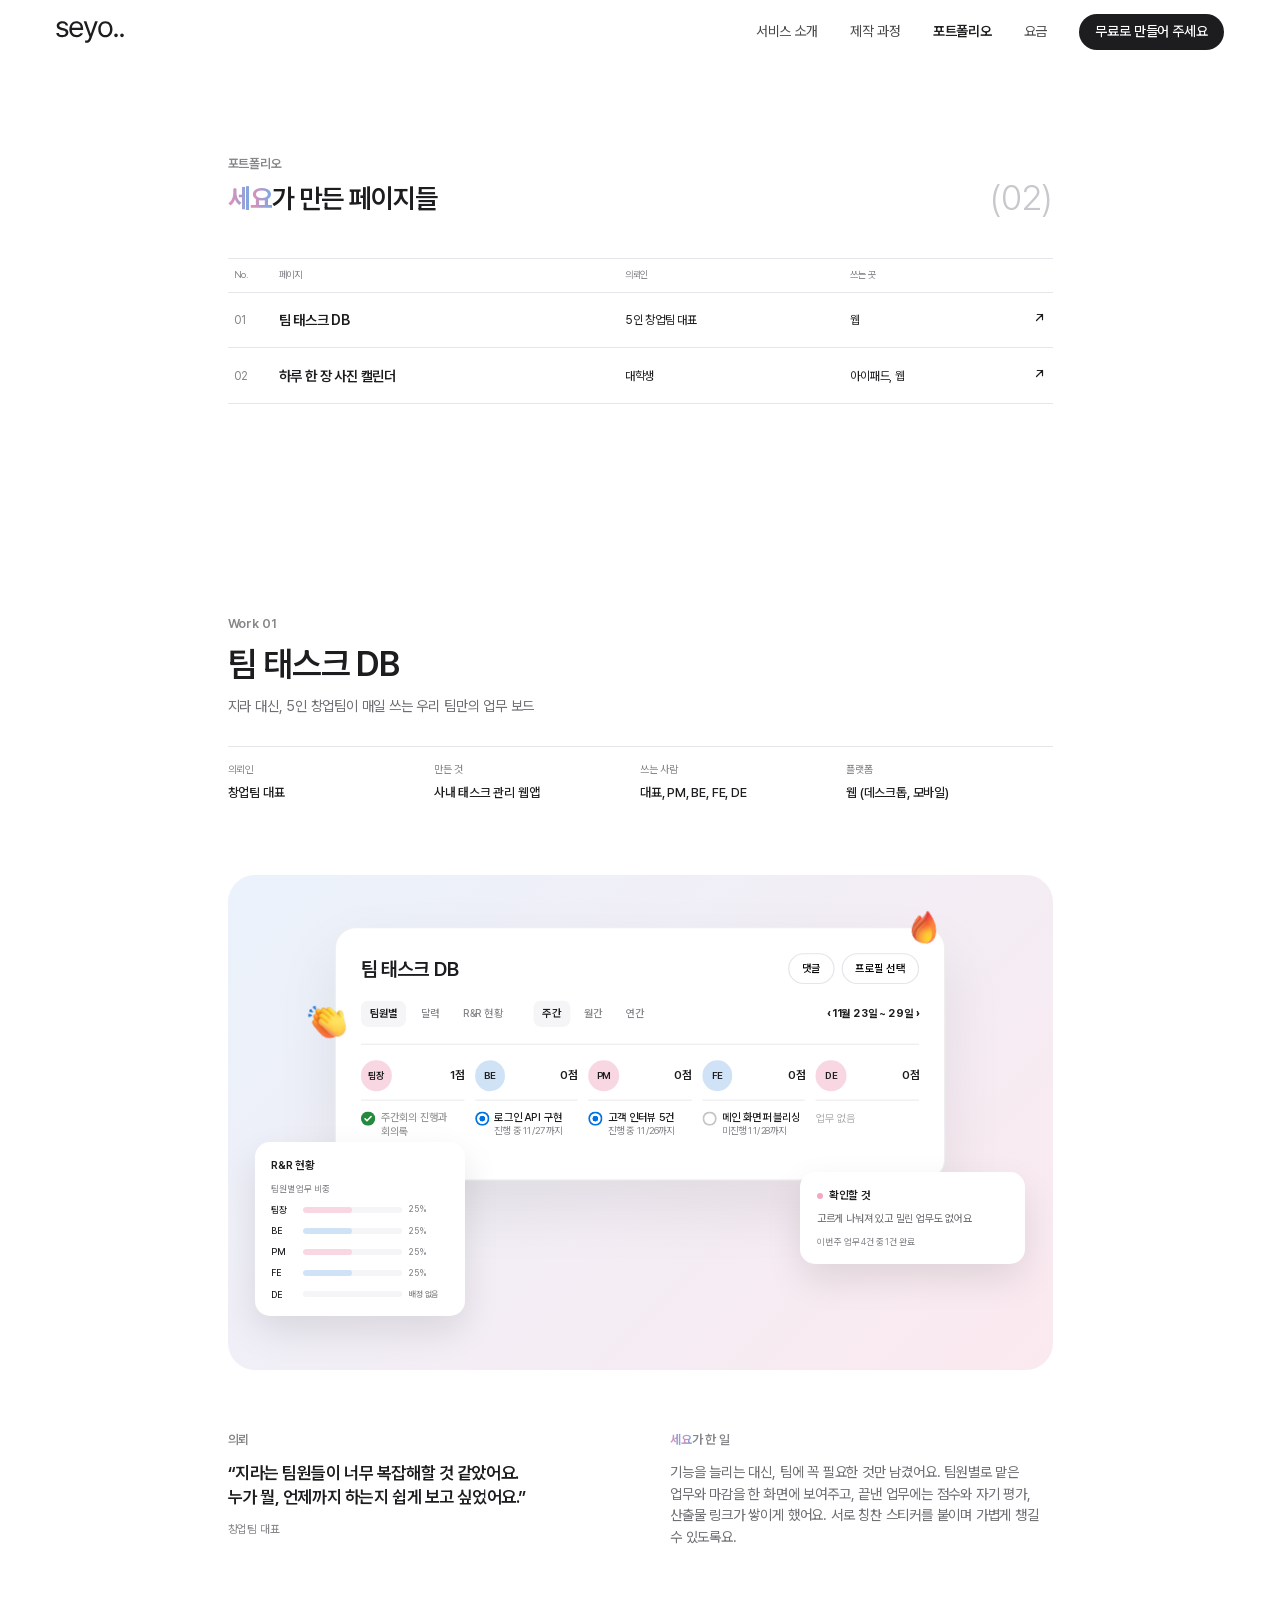
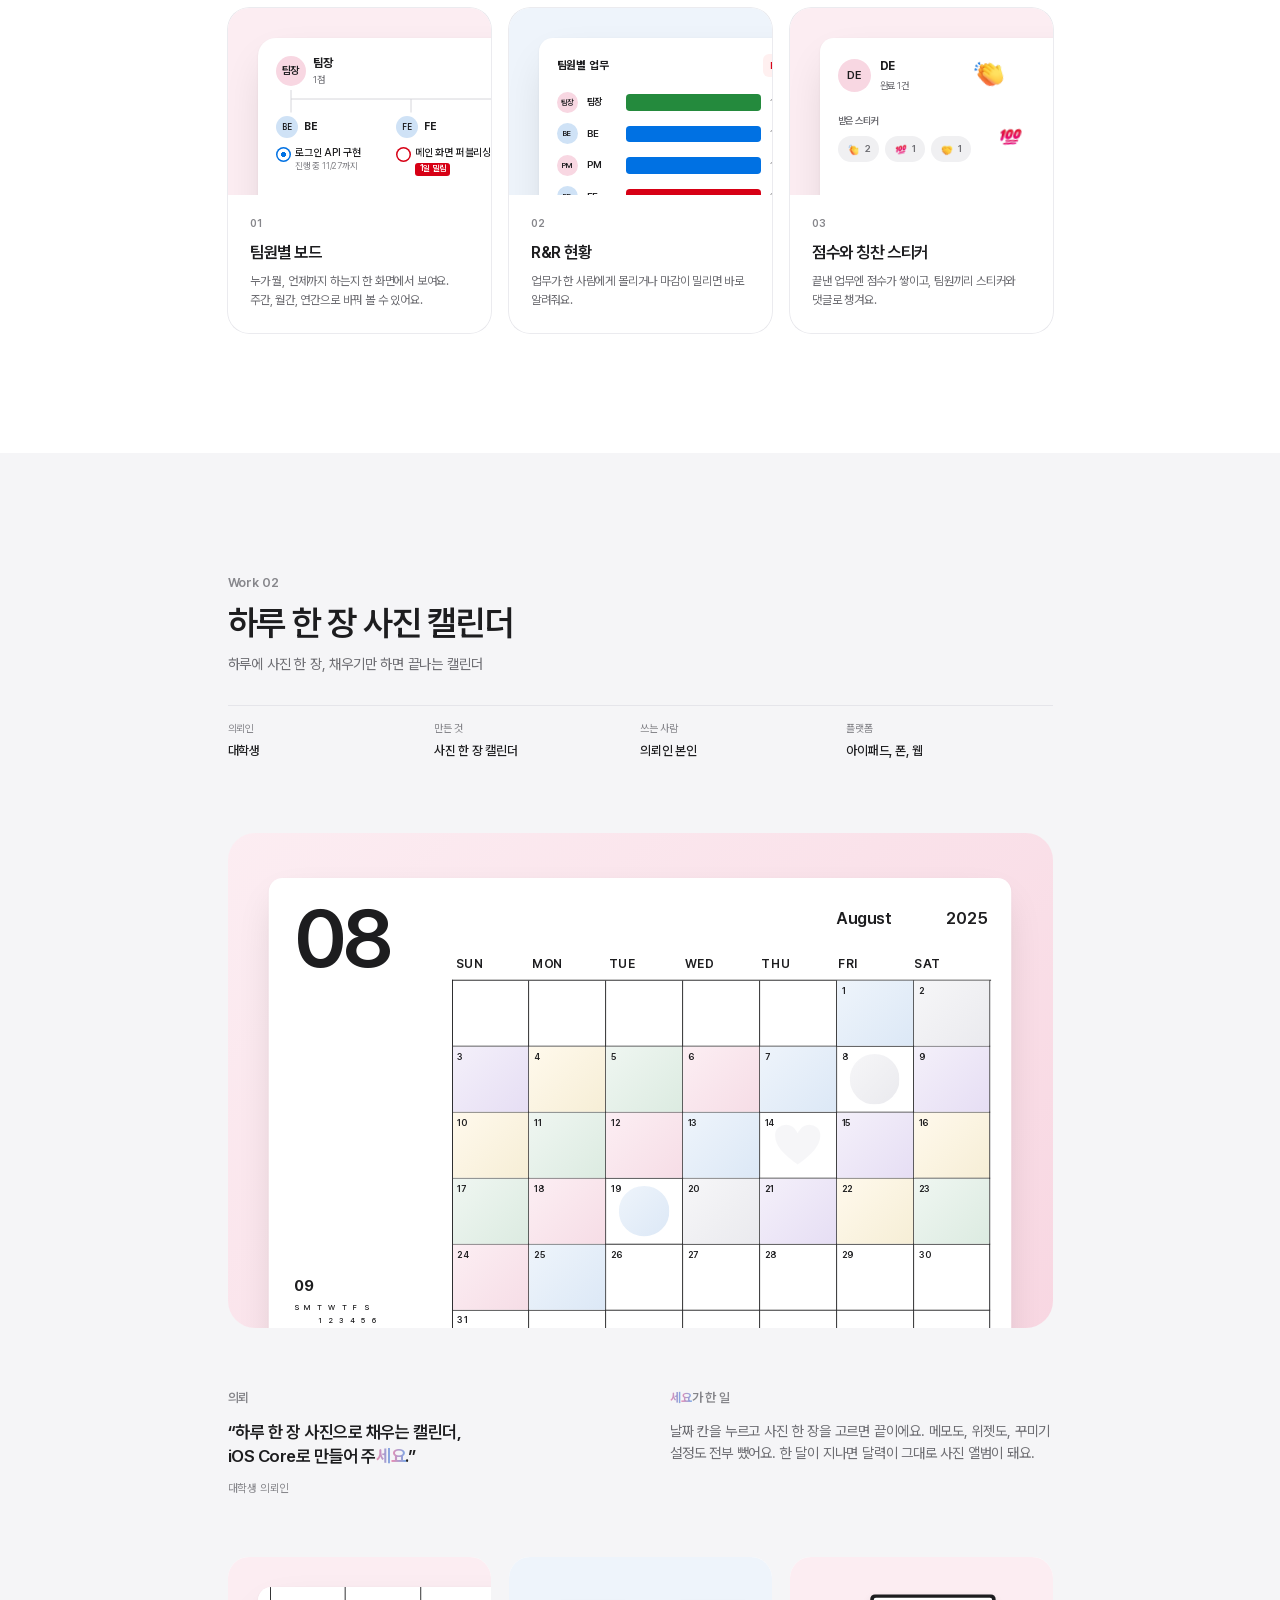
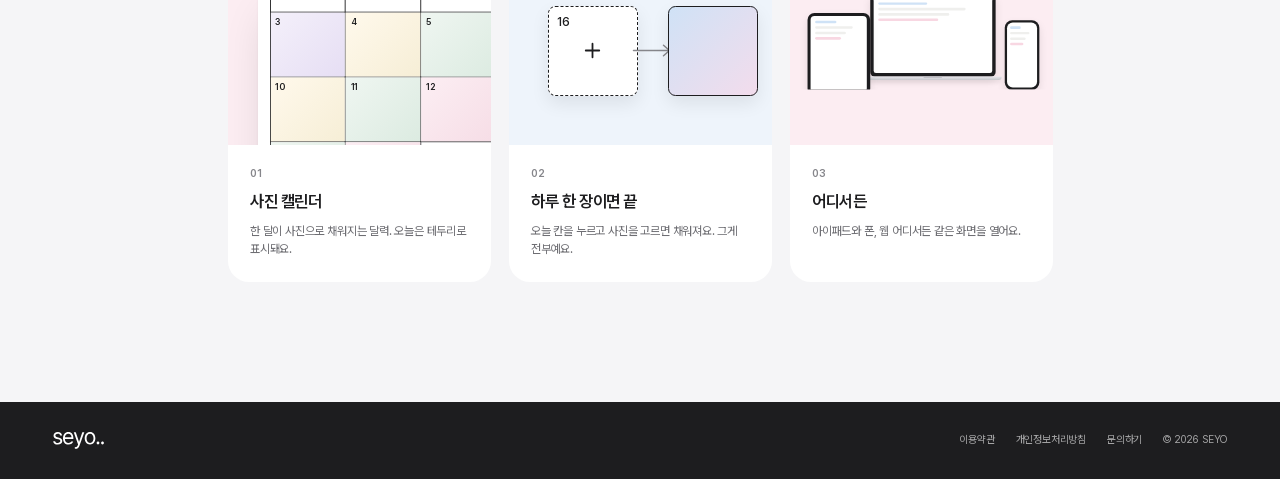
==== commit 2f98c487: "fix: 버튼 안 '주 세요' 간격 벌어짐 수정, 노트북 받침대를 맥북 형태로 - flex 버튼 안에서 '세요'가 별도 아이템이 되어 gap이 들어가던 문제를 한 덩어리로 감싸 해" ====
--- a/works.html
+++ b/works.html
@@ -6,7 +6,7 @@
   <title>포트폴리오 — 세요가 만든 페이지들 | seyo..</title>
   <meta name="description" content="세요가 실제로 받은 의뢰와 완성된 페이지들. 하루 한 장 사진 캘린더, 팀 태스크 DB.">
   <link rel="icon" href="assets/img/favicon.svg" type="image/svg+xml">
-  <link rel="stylesheet" href="assets/css/style.css?v=8">
+  <link rel="stylesheet" href="assets/css/style.css?v=10">
   <script>document.documentElement.classList.add('js')</script>
   <style>
     .fit { position: absolute; left: 50%; transform-origin: top center; }
@@ -216,6 +216,6 @@
   </div>
 </footer>
 
-<script src="assets/js/main.js?v=8"></script>
+<script src="assets/js/main.js?v=10"></script>
 </body>
 </html>
--- a/assets/css/style.css
+++ b/assets/css/style.css
@@ -130,7 +130,9 @@
 .device__screen b:nth-child(3) { width: 65%; }
 .device--laptop { left: 30%; top: 50px; width: 40%; height: 288px; border-radius: 16px; }
 .device--laptop .device__screen { inset: 12px; border-radius: 8px; }
-.device--laptop + .laptop-base { position: absolute; left: 27.5%; top: 362px; width: 45%; height: 14px; border-radius: 8px; background: #d2d2d7; }
+.device--laptop + .laptop-base { position: absolute; left: 28%; top: 338px; width: 44%; height: 12px; border-radius: 2px 2px 12px 12px; background: linear-gradient(#e8e8ed, #c7c7cc); box-shadow: 0 8px 16px rgba(0, 0, 0, .08); }
+.device--laptop + .laptop-base::before { content: ""; position: absolute; left: 50%; top: 0; width: 14%; height: 5px; margin-left: -7%; border-radius: 0 0 6px 6px; background: #b8b8be; }
+.device--ipad, .device--phone { z-index: 2; }
 .device--ipad { left: 10%; top: 116px; width: 20%; height: 288px; border-radius: 24px; }
 .device--ipad .device__screen { inset: 11px; border-radius: 14px; }
 .device--phone { left: 73%; top: 141px; width: 11%; height: 244px; border-radius: 26px; }
@@ -327,7 +329,7 @@
   .meta { grid-template-columns: repeat(2, minmax(0, 1fr)); gap: 0 16px; }
   .devices { height: 260px; }
   .device--laptop { top: 30px; height: 190px; }
-  .device--laptop + .laptop-base { top: 228px; }
+  .device--laptop + .laptop-base { top: 220px; }
   .device--ipad { top: 70px; height: 180px; }
   .device--phone { top: 90px; height: 150px; }
   .teaser__thumbs { width: 100%; max-width: 520px; transform: scale(.82); transform-origin: left top; }
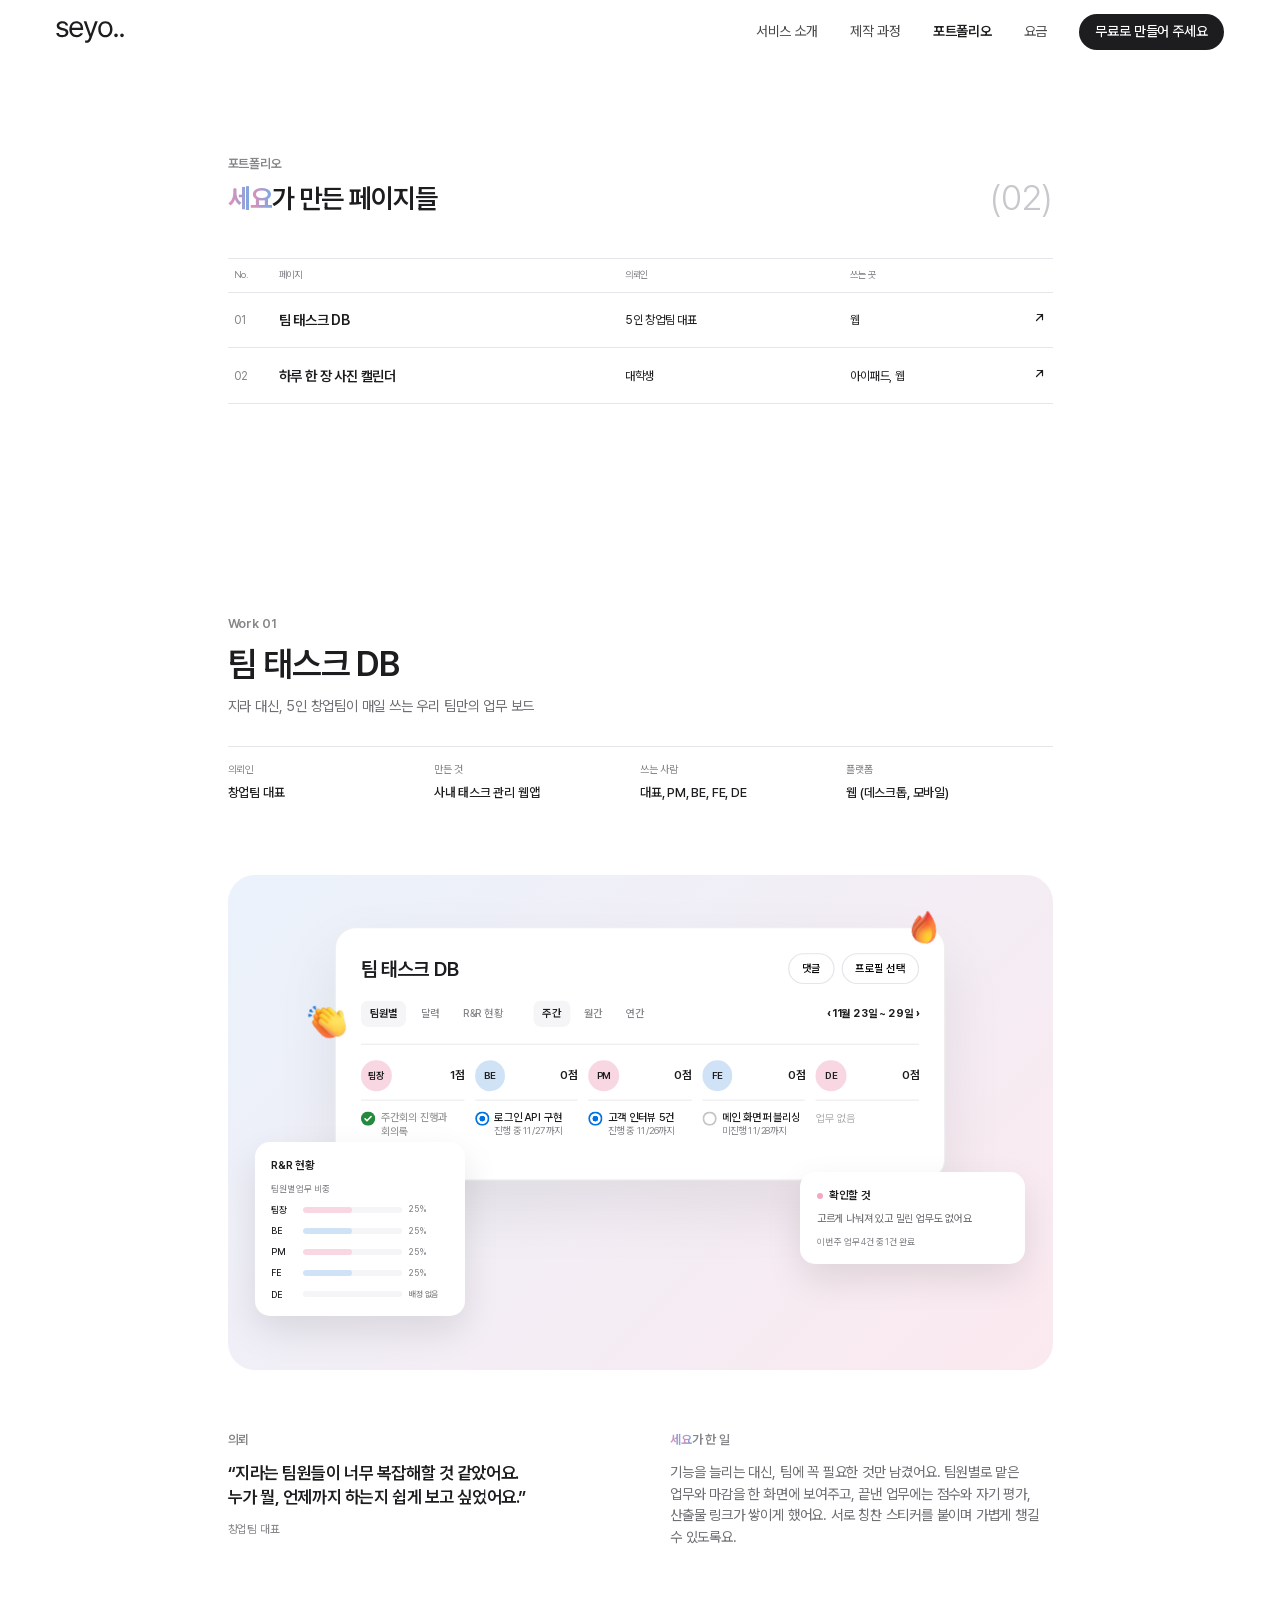
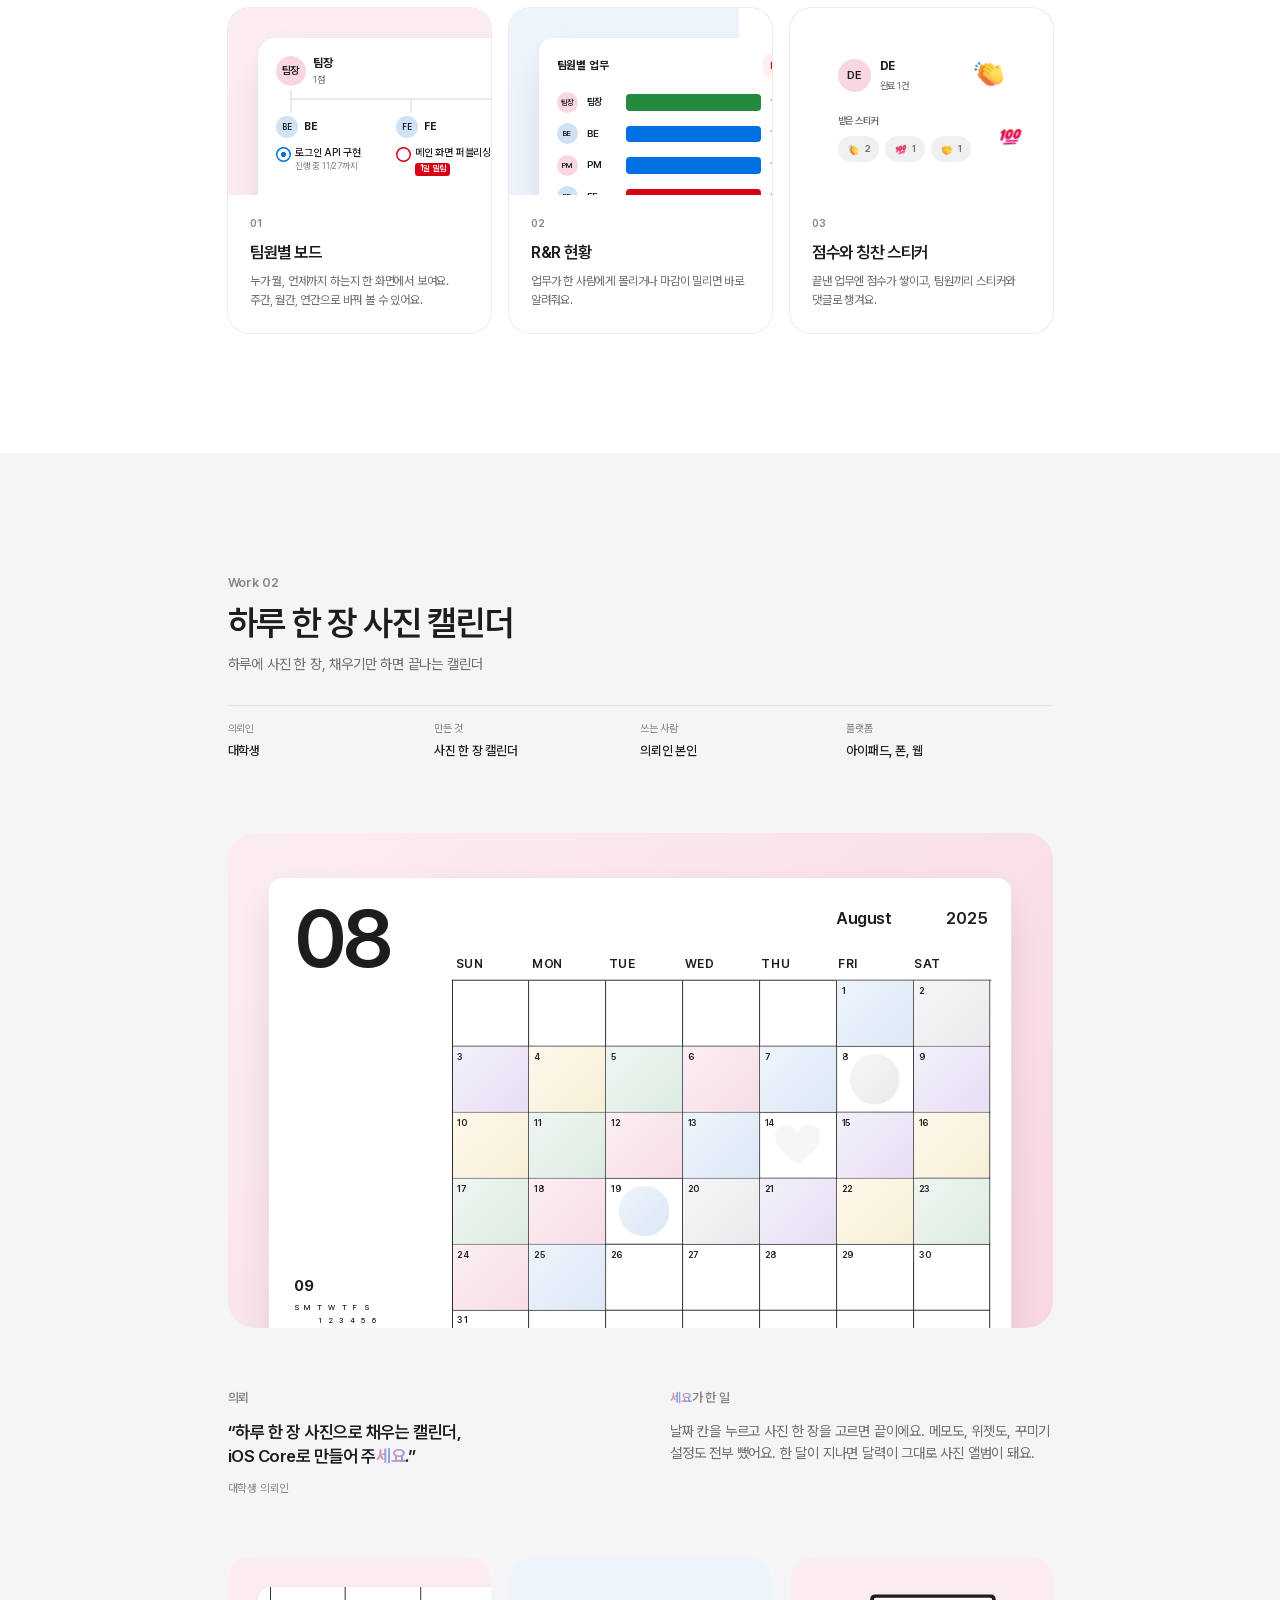
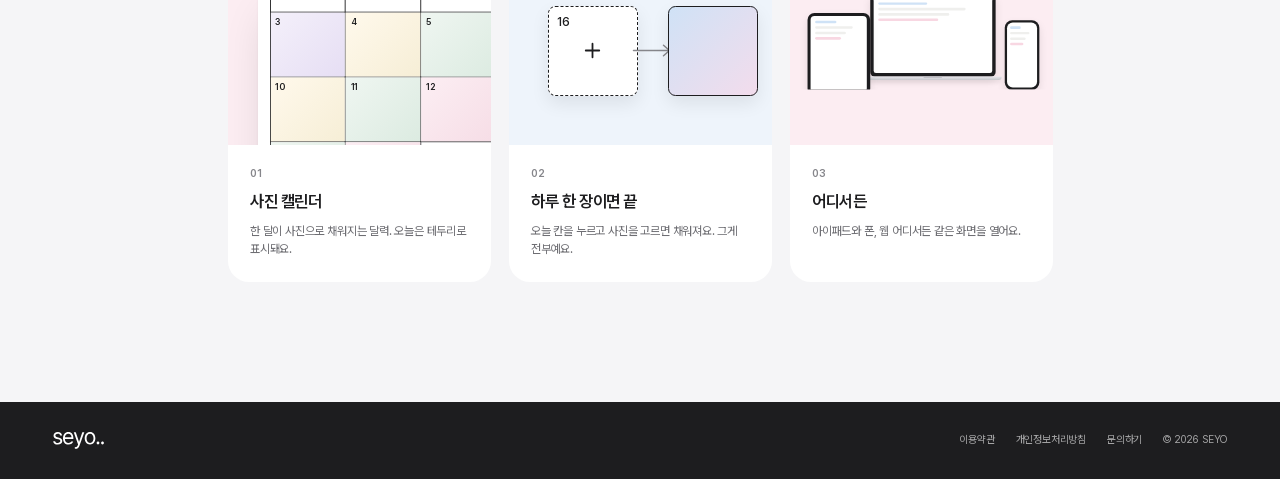
==== commit b998582d: "feat: GA4(G-ZCEEF0C6TZ) gtag.js 설치 + cta_click 이벤트 GA4 직접 전송 Co-Authored-By: Claude Opus 5.5 <norepl" ====
--- a/works.html
+++ b/works.html
@@ -1,21 +1,38 @@
 <!doctype html>
 <html lang="ko">
 <head>
+  <!-- Google Tag Manager -->
+  <script>(function(w,d,s,l,i){w[l]=w[l]||[];w[l].push({'gtm.start':
+  new Date().getTime(),event:'gtm.js'});var f=d.getElementsByTagName(s)[0],
+  j=d.createElement(s),dl=l!='dataLayer'?'&l='+l:'';j.async=true;j.src=
+  'https://www.googletagmanager.com/gtm.js?id='+i+dl;f.parentNode.insertBefore(j,f);
+  })(window,document,'script','dataLayer','GTM-M3G6VHQZ');</script>
+  <script>window.dataLayer = window.dataLayer || []; function gtag(){dataLayer.push(arguments);}</script>
+  <!-- End Google Tag Manager -->
+  <!-- Google tag (gtag.js) -->
+  <script async src="https://www.googletagmanager.com/gtag/js?id=G-ZCEEF0C6TZ"></script>
+  <script>gtag('js', new Date()); gtag('config', 'G-ZCEEF0C6TZ');</script>
   <meta charset="utf-8">
   <meta name="viewport" content="width=device-width, initial-scale=1">
   <title>포트폴리오 — 세요가 만든 페이지들 | seyo..</title>
   <meta name="description" content="세요가 실제로 받은 의뢰와 완성된 페이지들. 하루 한 장 사진 캘린더, 팀 태스크 DB.">
-  <link rel="icon" href="assets/img/favicon.svg" type="image/svg+xml">
-  <link rel="stylesheet" href="assets/css/style.css?v=10">
+  <link rel="icon" href="favicon.ico" sizes="any">
+  <link rel="icon" href="assets/img/icon-32.png" type="image/png" sizes="32x32">
+  <link rel="icon" href="assets/img/icon-192.png" type="image/png" sizes="192x192">
+  <link rel="apple-touch-icon" href="assets/img/icon-180.png">
+  <link rel="stylesheet" href="assets/css/style.css?v=14">
   <script>document.documentElement.classList.add('js')</script>
   <style>
     .fit { position: absolute; left: 50%; transform-origin: top center; }
-    @media (max-width: 860px) { .stage { height: 340px; } .stage .float-card, .stage .sticker { display: none; } }
+    @media (max-width: 860px) { .stage { height: 250px; border-radius: 24px; } .stage .fit { top: 28px !important; left: 20px !important; transform-origin: top left !important; } .stage .float-card, .stage .sticker { display: none; } }
     .w2-tree svg { position: absolute; }
     .cellbox { position: absolute; width: 120px; height: 120px; border-radius: 10px; box-shadow: 0 10px 24px rgba(0,0,0,.08); }
   </style>
 </head>
 <body>
+<!-- Google Tag Manager (noscript) -->
+<noscript><iframe src="https://www.googletagmanager.com/ns.html?id=GTM-M3G6VHQZ" height="0" width="0" style="display:none;visibility:hidden"></iframe></noscript>
+<!-- End Google Tag Manager (noscript) -->
 
 <header class="nav">
   <div class="nav__inner">
@@ -25,7 +42,7 @@
       <a href="index.html#how">제작 과정</a>
       <a href="works.html" aria-current="page">포트폴리오</a>
       <a href="index.html#pricing">요금</a>
-      <a class="btn btn--sm" href="index.html#start">무료로 만들어 주세요</a>
+      <a class="btn btn--sm" href="https://docs.google.com/forms/d/e/1FAIpQLSdP3kaTsSQB9MtcwQP50DwS1U-pcFKHhGellGaxK87-s9Nx8w/viewform" target="_blank" rel="noopener">무료로 만들어 주세요</a>
     </nav>
   </div>
 </header>
@@ -216,6 +233,6 @@
   </div>
 </footer>
 
-<script src="assets/js/main.js?v=10"></script>
+<script src="assets/js/main.js?v=14"></script>
 </body>
 </html>
--- a/assets/css/style.css
+++ b/assets/css/style.css
@@ -309,6 +309,10 @@
 }
 @keyframes seyo-shimmer { from { background-position: 0 0; } to { background-position: 100% 0; } }
 
+/* physics bubbles (assets/js/bubbles.js) */
+.cover.is-physics .bubble { display: block; left: 0; top: 0; will-change: transform; touch-action: none; cursor: grab; user-select: none; -webkit-user-select: none; }
+.cover.is-physics .bubble.is-grabbed { cursor: grabbing; box-shadow: 0 0 0 1px var(--line), 0 14px 30px rgba(0, 0, 0, .12); }
+
 /* ───────── responsive ───────── */
 @media (max-width: 1100px) {
   .bubble:nth-child(n+5) { display: none; }
@@ -339,6 +343,62 @@
   .footer__inner { flex-direction: column; align-items: flex-start; }
 }
 
+/* ───────── mobile polish (≤860px only; desktop untouched) ───────── */
+@media (max-width: 860px) {
+  .section { padding-block: 88px; }
+  .section-head { margin-bottom: 40px; }
+  .nav__inner { height: 56px; }
+  .nav .btn--sm { height: 34px; padding: 0 14px; font-size: 13px; }
+  /* hero */
+  .cover { height: 300px; margin: 4px 12px 0; }
+  .bubble { font-size: 13px; padding: 9px 14px; }
+  .cover.is-physics .bubble:nth-child(n+5) { display: none; }
+  .hero__col .h1 { font-size: 34px; }
+  .hero__col .lead { font-size: 16px; }
+  .callout { gap: 10px; padding: 18px; }
+  .callout p { font-size: 15px; }
+  /* orbit: smaller sphere, checked pills first, faded after */
+  .orbit__stage { padding-top: 250px; gap: 10px; }
+  .orbit__stage .sphere { width: 210px; height: 210px; margin-left: -105px; top: 115px; margin-top: -105px; }
+  .orbit__stage .sphere [data-render="star"] { width: 140px !important; height: 140px !important; }
+  .sphere__text img { height: 38px; }
+  .pill--on { font-size: 15px; padding: 12px 18px; order: 1; }
+  .pill--on::after { width: 20px; height: 20px; top: -6px; right: -6px; }
+  .pill--off { font-size: 13px; padding: 9px 14px; order: 2; }
+  /* request window */
+  .chat { padding: 18px; gap: 12px; }
+  .msg { font-size: 15px; padding: 14px 16px; }
+  .chip { font-size: 13px; padding: 5px 11px; }
+  /* devices: keep real proportions */
+  .devices { height: 230px; border-radius: 24px; }
+  .device--laptop { left: 21%; width: 58%; top: 28px; height: 150px; border-radius: 10px; }
+  .device--laptop .device__screen { inset: 7px; border-radius: 5px; padding: 10px; gap: 7px; }
+  .device--laptop + .laptop-base { left: 18%; width: 64%; top: 176px; height: 9px; }
+  .device--ipad { left: 5%; width: 25%; top: 70px; height: 130px; border-radius: 14px; }
+  .device--ipad .device__screen { inset: 6px; border-radius: 9px; padding: 9px; gap: 6px; }
+  .device--phone { left: 76%; width: 15%; top: 92px; height: 112px; border-radius: 16px; }
+  .device--phone .device__screen { inset: 4px; border-radius: 12px; padding: 8px 6px; gap: 5px; }
+  .device__screen b { height: 6px; }
+  .tags { margin-top: 28px; }
+  /* portfolio teaser: thumbs fit the screen */
+  .teaser__thumbs { width: 520px; height: 320px; transform: scale(.64); transform-origin: left top; margin-bottom: -115px; }
+  /* pricing */
+  .plan { padding: 36px 28px; }
+  .plan__price { font-size: 34px; }
+  .ending { padding-block: 96px; }
+  .lockup { width: 82%; }
+  /* works page */
+  .works-head { margin-bottom: 32px; }
+  .project { gap: 48px; }
+  .project__title p { font-size: 16px; }
+  .meta { margin-top: 24px; }
+  .meta dd { font-size: 15px; }
+  .brief blockquote { font-size: 21px; }
+  .brief p { font-size: 16px; }
+  .feature__visual { height: 210px; }
+  .feature__body { padding: 22px 22px 26px; }
+}
+
 /* body content at 75% on desktop; the top nav keeps its size */
 @media (min-width: 861px) {
   main, .footer { zoom: 0.75; }
